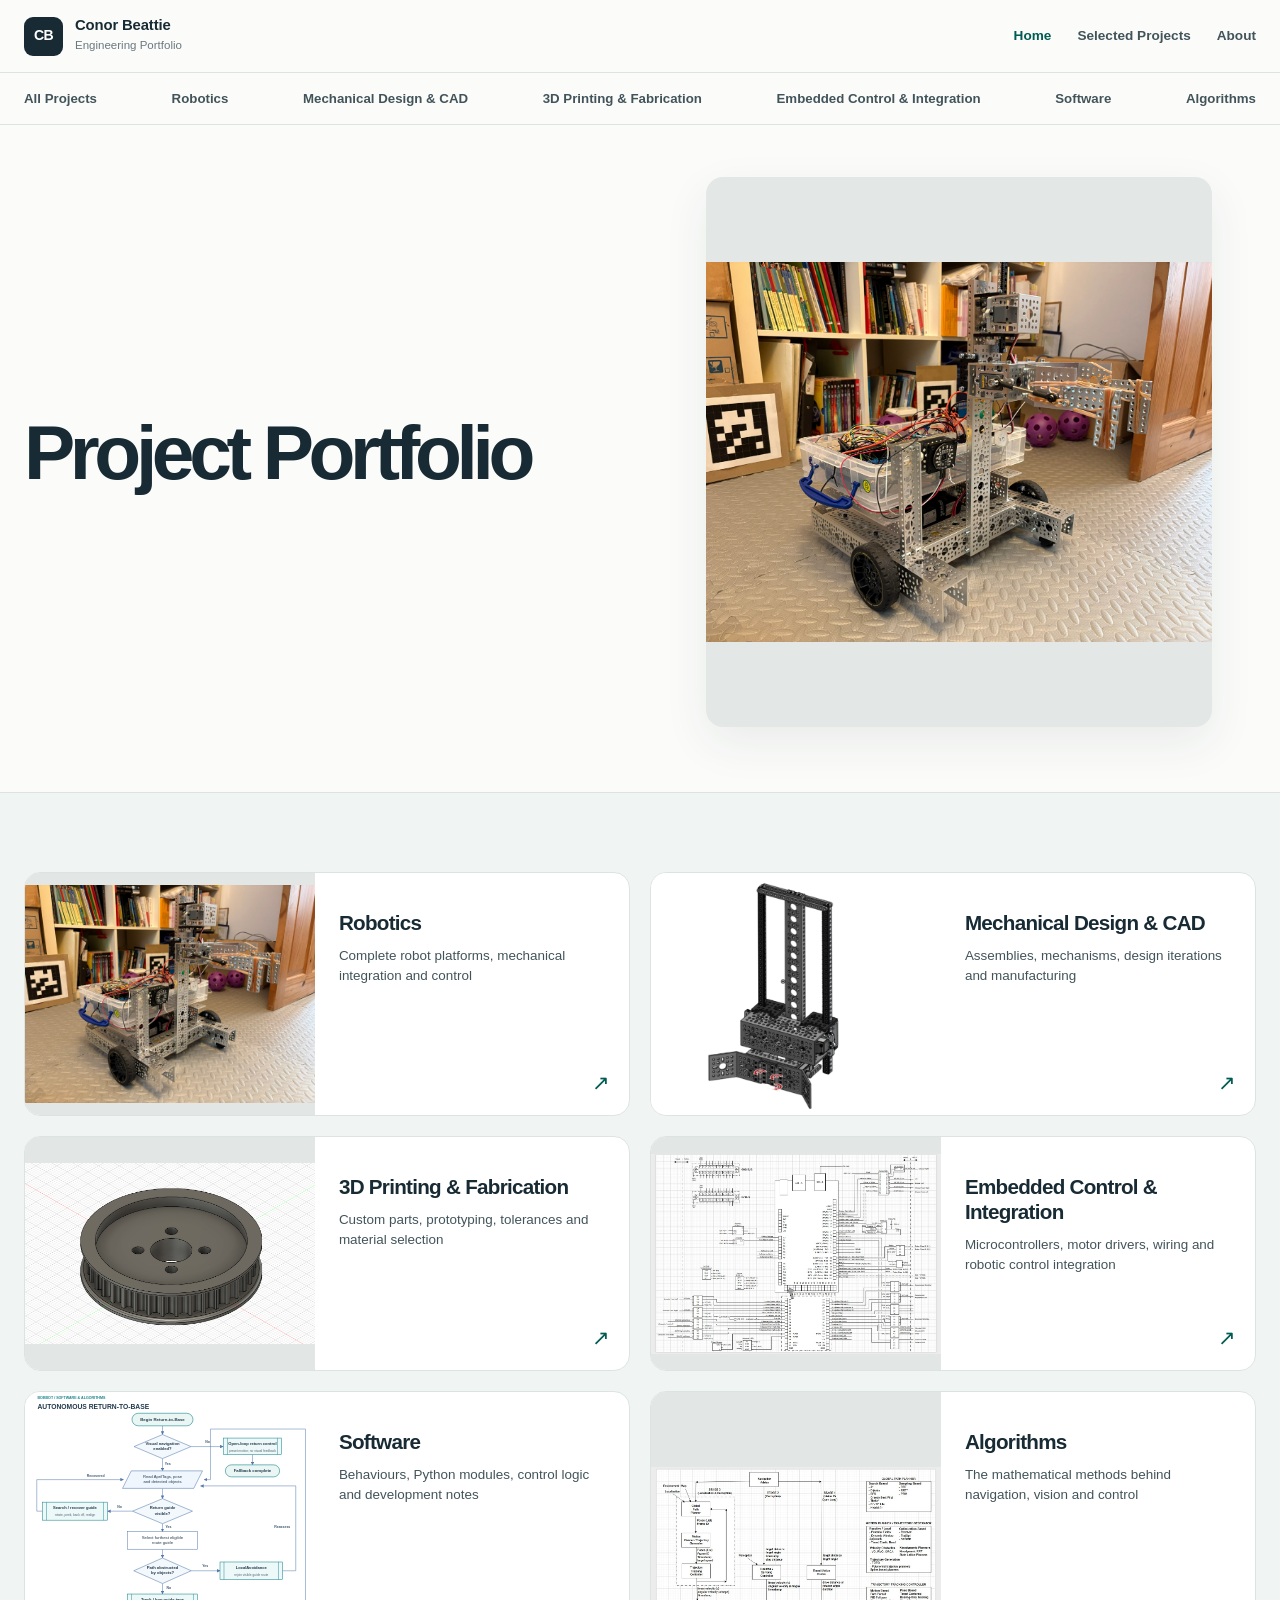
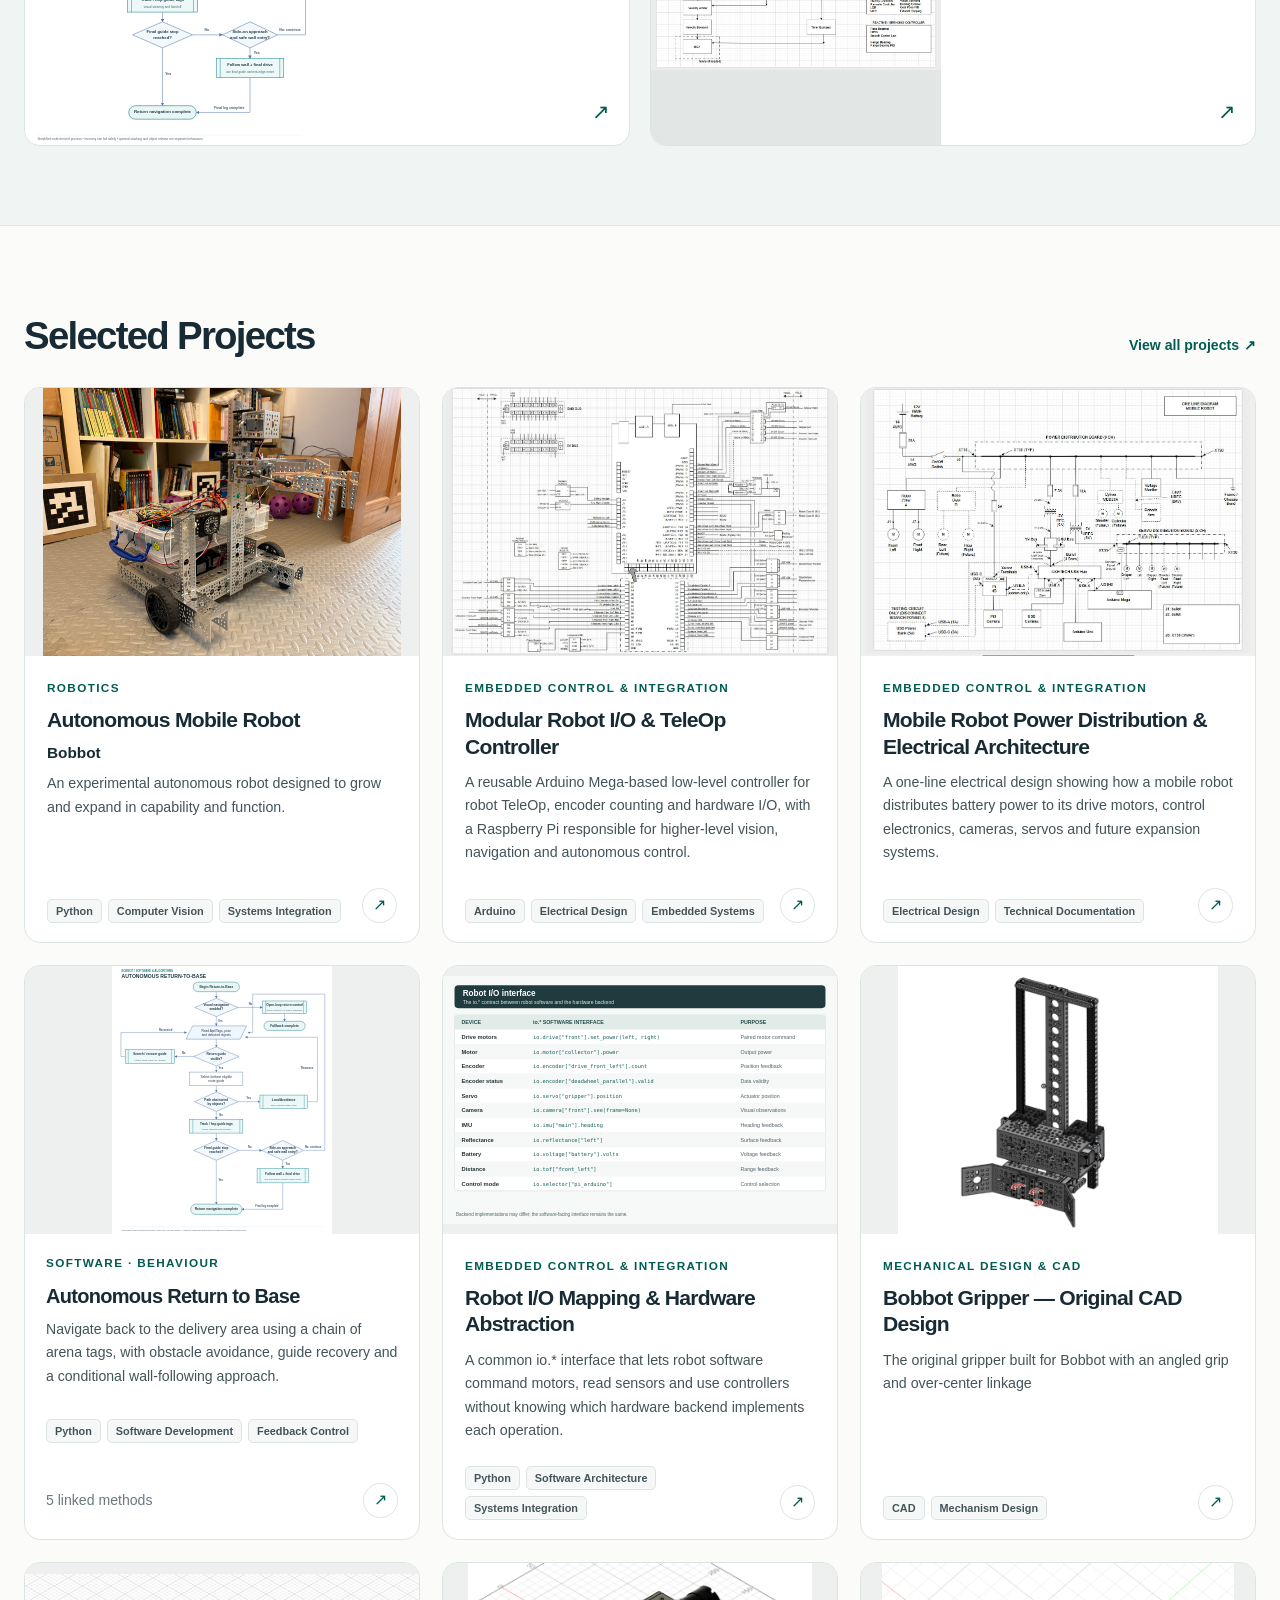
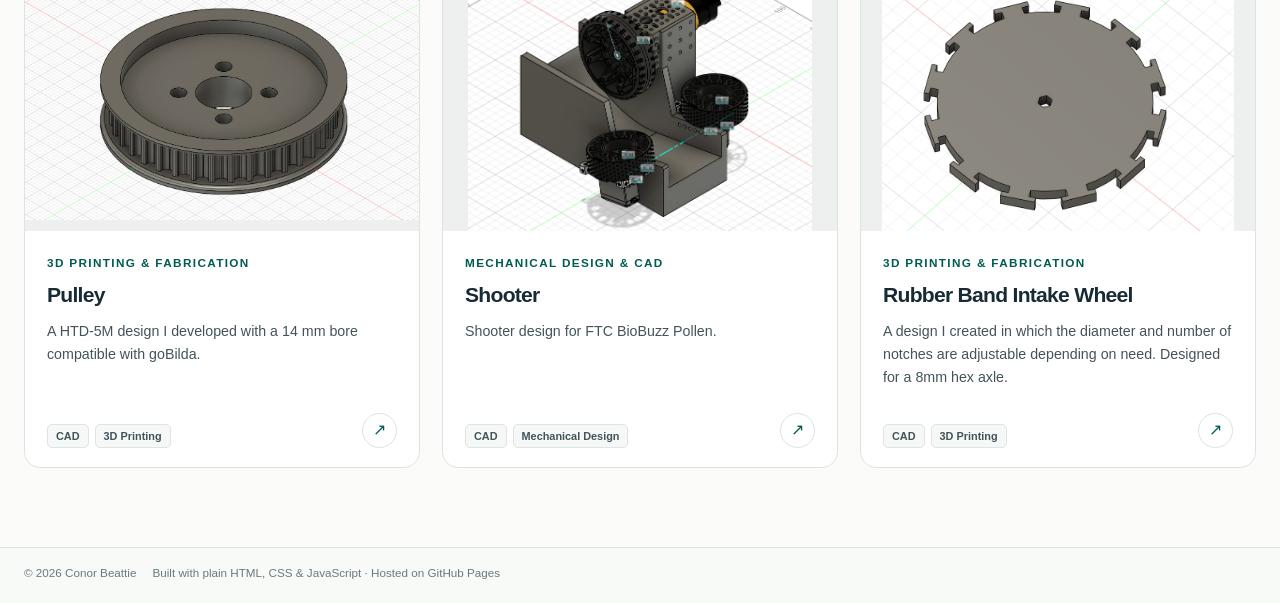
==== index.html @ 4142a828 "Add files via upload" ====
<!DOCTYPE html>

<html lang="en"><head><meta charset="utf-8"/><meta content="width=device-width, initial-scale=1" name="viewport"/>
<meta content="Engineering portfolio: robotics, autonomous systems, CAD, fabrication and software." name="description"/><meta content="#fbfcfa" name="theme-color"/>
<title>Home · Engineering Portfolio</title>
<link href="assets/css/style.css?v=20261102-wider-reports-v1" rel="stylesheet"/>
<script defer="" src="assets/js/site-data.js?v=20261102-journal-report-v1"></script>
<script defer="" src="assets/js/site.js?v=20261102-journal-report-v1"></script>
</head><body data-page="home"><a class="skip-link" href="#main" onblur="this.style.left='-9999px'" onfocus="this.style.left='8px'" style="position:absolute;left:-9999px;top:auto">Skip to content</a>
<header class="site-header">
<div class="container site-header__top">
<a aria-label="Portfolio home" class="brand" href="index.html"><span class="brand-mark" data-owner-initials="">YN</span><span class="brand-text"><strong data-owner-name="">YOUR NAME</strong><span data-portfolio-title="">Engineering Portfolio</span></span></a>
<nav aria-label="General navigation" class="site-nav-utility">
<a data-nav="home" href="index.html">Home</a>
<a data-nav="selected" href="index.html#featured">Selected Projects</a>
<a data-nav="about" href="about.html">About</a>
</nav>
<button aria-controls="main-nav" aria-expanded="false" class="nav-toggle" id="nav-toggle" type="button">Menu <span aria-hidden="true">☰</span></button>
</div>
<div class="site-nav-wrap" id="main-nav">
<nav aria-label="Engineering sections" class="container site-nav">
<a data-category-nav="all" href="projects.html">All Projects</a>
<a data-category-nav="robotics" href="projects.html?category=robotics">Robotics</a>
<a data-category-nav="cad" href="projects.html?category=cad">Mechanical Design &amp; CAD</a>
<a data-category-nav="fabrication" href="projects.html?category=fabrication">3D Printing &amp; Fabrication</a>
<a data-category-nav="electronics" href="projects.html?category=electronics">Embedded Control &amp; Integration</a>
<a data-category-nav="software" href="software.html">Software</a>
<a data-category-nav="algorithms" href="algorithms.html">Algorithms</a>
</nav>
<nav aria-label="General navigation on mobile" class="container site-nav-mobile-utility">
<a data-nav="home" href="index.html">Home</a>
<a data-nav="selected" href="index.html#featured">Selected Projects</a>
<a data-nav="about" href="about.html">About</a>
</nav>
</div>
</header><main data-page-title="Home" id="main">
<section class="hero"><div class="container hero-grid"><div class="hero-copy"><h1 id="hero-headline">Project Portfolio</h1></div><div class="hero-media"><div class="hero-media__photo"><img alt="Illustrative autonomous robotics project" id="home-hero-image" src="assets/images/IMG_2627 Bobbot.jpg"/></div></div></div></section>
<section class="section section--wash" id="disciplines"><div class="container"><div class="category-grid" id="category-grid"></div></div></section>
<section class="section" id="featured"><div class="container"><div class="section-heading"><div><h2>Selected Projects</h2></div><a class="text-link" href="projects.html">View all projects <span aria-hidden="true">↗</span></a></div><div class="project-grid" id="featured-projects"></div></div></section>
</main><footer class="site-footer"><div class="container"><div class="footer-bottom"><span>© <span data-year="">2026</span> <span data-owner-name="">YOUR NAME</span></span><span>Built with plain HTML, CSS &amp; JavaScript · Hosted on GitHub Pages</span><div class="footer-social" id="footer-social"></div></div></div></footer></body></html>
---- assets/css/style.css ----
/* ENGINEERING PORTFOLIO — STYLES
   Edit assets/js/site-data.js for normal content changes.
   No build tools, external fonts, analytics or tracking dependencies.
*/
:root {
  color-scheme: light;
  --ink: #182b34;
  --ink-soft: #42545a;
  --muted: #697980;
  --line: #dce4e3;
  --paper: #fbfcfa;
  --white: #ffffff;
  --wash: #f0f5f3;
  --accent: #00786b;
  --accent-light: #dbede7;
  --accent-deep: #005c52;
  --shadow: 0 16px 45px rgba(24,43,52,.08);
  --radius: 16px;
  --max: 1320px;
}
* { box-sizing: border-box; }
html { scroll-behavior: smooth; }
body { margin: 0; background: var(--paper); color: var(--ink); font-family: -apple-system, BlinkMacSystemFont, "Segoe UI", Inter, Roboto, Helvetica, Arial, sans-serif; font-size: 16px; line-height: 1.65; }
img { max-width: 100%; display: block; }
a { color: inherit; text-decoration: none; }
button, input { font: inherit; }
button { cursor: pointer; }
:focus-visible { outline: 3px solid var(--accent); outline-offset: 4px; }
::selection { background: #c5e7dc; color: var(--ink); }
[hidden] { display: none !important; }
.container { width: min(calc(100% - 48px), var(--max)); margin-inline: auto; }
.muted-small { font-size: .88rem; color: var(--muted); }
.eyebrow { font-size: .735rem; font-weight: 750; letter-spacing: .115em; text-transform: uppercase; color: var(--accent-deep); line-height: 1.4; }
.section-heading { display: flex; align-items: end; justify-content: space-between; gap: 20px; margin-bottom: 29px; }
.section-heading h2 { font-size: clamp(1.85rem,3vw,2.65rem); line-height: 1.18; letter-spacing: -.045em; margin: 8px 0 0; font-weight: 740; }
.section-heading__intro { color: var(--ink-soft); max-width: 460px; margin: 0; font-size: .96rem; }
.section { padding: 79px 0; }
.section--wash { background: var(--wash); border-block: 1px solid var(--line); }
.section--tight { padding: 66px 0; }
.template-banner { background: #f9edce; border-bottom: 1px solid #e5d49c; color: #604d1f; font-size: .82rem; line-height: 1.45; padding: 9px 0; }
.template-banner strong { font-weight: 750; }
.template-banner code { font-family: ui-monospace, SFMono-Regular, Consolas, monospace; }
.site-header { height: 80px; position: sticky; top: 0; z-index: 30; background: rgba(251, 252, 250, .95); border-bottom: 1px solid var(--line); backdrop-filter: blur(15px); }
.site-header__inner { display:flex; justify-content: space-between; align-items:center; height: 100%; gap: 26px; }
.brand { display: flex; align-items: center; gap: 12px; min-width: 0; }
.brand-mark { background: var(--ink); color: white; width: 39px; height: 39px; border-radius: 9px; display: grid; place-items: center; font-size: .88rem; font-weight: 800; letter-spacing: -.05em; flex: none; }
.brand-text { min-width: 0; }
.brand-text strong { display: block; font-size: .93rem; letter-spacing: -.01em; line-height:1.2; }
.brand-text span { color: var(--muted); display: block; font-size: .72rem; margin-top: 2px; }
.site-nav { display: flex; align-items: center; gap: 28px; }
.site-nav a { font-size: .87rem; color: var(--ink-soft); font-weight: 600; position: relative; padding: 8px 0; }
.site-nav a:hover, .site-nav a[aria-current="page"] { color: var(--accent-deep); }
.site-nav a[aria-current="page"]::after { content: ""; position: absolute; left: 0; right: 0; bottom: 0; height: 2px; background: var(--accent); }
.nav-toggle { display: none; background: none; border: 1px solid var(--line); border-radius: 9px; padding: 8px 11px; font-size: 1rem; font-weight: 650; }
.hero { padding: 90px 0 81px; overflow: hidden; }
.hero-grid { display: grid; grid-template-columns: 1.05fr .95fr; gap: 74px; align-items: center; }
.hero h1 { font-size: clamp(3.3rem, 6vw, 5.75rem); letter-spacing: -.07em; line-height: 1.025; margin: 21px 0 27px; max-width: 730px; font-weight: 780; }
.hero-lede { font-size: 1.14rem; line-height: 1.78; color: var(--ink-soft); max-width: 525px; margin: 0 0 30px; }
.hero-actions { display: flex; align-items: center; flex-wrap: wrap; gap: 12px; }
.button { border-radius: 7px; padding: 12px 19px; font-size: .87rem; font-weight: 700; display:inline-flex; align-items: center; justify-content:center; gap: 17px; border: 1px solid transparent; transition: transform .18s ease, background .18s ease; }
.button:hover { transform: translateY(-2px); }
.button-primary { background: var(--ink); color: white; }
.button-primary:hover { background: var(--accent-deep); }
.button-outline { background: transparent; color: var(--ink); border-color: #adbebb; }
.button-outline:hover { border-color: var(--accent); background: #f5faf8; }
.button span { font-size: 1.05rem; line-height:1; }
.hero-media { position: relative; aspect-ratio: 4 / 4.35; max-height: 550px; border-radius: 18px; overflow: visible; }
.hero-media__photo { border-radius: 17px; height: 100%; overflow: hidden; box-shadow: var(--shadow); background: #e3e8e7; }
.hero-media__photo img { height: 100%; width:100%; object-fit: contain; }
.hero-annotation { position: absolute; left: -25px; bottom: 26px; background: var(--paper); border: 1px solid var(--line); border-radius: 10px; box-shadow: var(--shadow); padding: 13px 16px; max-width: 220px; }
.hero-annotation__top { display:flex; align-items:center; gap: 8px; color: var(--accent-deep); font-size:.68rem; text-transform: uppercase; letter-spacing:.08em; font-weight:750; }
.hero-annotation strong { display:block; font-size:.87rem; line-height:1.4; margin-top:5px; }
.dot { display:inline-block; width:7px; height:7px; background:#1d987e; border-radius:50%; }
.hero-topics { display:flex; gap: 11px 17px; flex-wrap:wrap; color:var(--muted); margin-top:34px; font-size:.79rem; font-weight:650; letter-spacing:.04em; }
.hero-topics span:not(:last-child)::after { content:"·"; color:#a3b1ad; margin-left:16px; }
.category-grid { display:grid; grid-template-columns: repeat(2,minmax(0,1fr)); gap:20px; }
.category-tile { display:grid; grid-template-columns: 48% 52%; background:white; border:1px solid var(--line); border-radius:var(--radius); overflow:hidden; min-height:235px; transition:transform .2s ease,box-shadow .2s ease; }
.category-tile:hover { transform:translateY(-4px); box-shadow:var(--shadow); }
.category-tile__image { background:#e2e7e5; overflow:hidden; }
.category-tile__image img { width:100%; height:100%; object-fit:contain; }
.category-tile:hover img { transform:none; }
.category-tile__info { padding:24px; position:relative; display:flex; flex-direction:column; align-items:flex-start; }
.category-tile h3 { font-size:1.29rem; line-height:1.2; letter-spacing:-.035em; margin:27px 0 10px; }
.category-tile p { font-size:.84rem; line-height:1.5; color:var(--ink-soft); margin:0 0 32px; }
.mini-index { color:var(--accent-deep); font-size:.65rem; font-weight:750; letter-spacing:.09em; }
.tile-arrow { position:absolute; bottom:15px; right:19px; color:var(--accent-deep); font-size:1.3rem; }
.project-grid { display:grid; grid-template-columns:repeat(3,minmax(0,1fr)); gap:22px; }
.project-card { display:flex; flex-direction:column; overflow:hidden; background:white; border:1px solid var(--line); border-radius:var(--radius); min-width:0; transition:box-shadow .2s ease,transform .2s ease; }
.project-card:hover { box-shadow:var(--shadow); transform:translateY(-4px); }
.project-card__image { display:block; aspect-ratio:1.47; overflow:hidden; background:#edf0ee; }
.project-card__image img { width:100%; height:100%; object-fit:contain; }
.project-card:hover .project-card__image img { transform:none; }
.project-card__body { display:flex; flex-direction:column; padding:24px 22px 19px; flex:1; }
.project-card h3 { font-size:1.32rem; letter-spacing:-.035em; line-height:1.24; margin:11px 0 11px; }
.project-card h3 a:hover { color:var(--accent-deep); }
.project-card p { font-size:.89rem; line-height:1.65; color:var(--ink-soft); margin:0 0 23px; }
.eyebrow-row { display:flex; gap:10px; align-items:center; flex-wrap:wrap; }
.sample-mark { font-size:.62rem; letter-spacing:.07em; border:1px solid #d8c98d; border-radius:4px; color:#7b671f; background:#faf3d9; padding:2px 5px; font-weight:750; }

/* Consistent optional five-field project information hierarchy.
   Empty subtitle/status/summary strings render no element and add no gap. */
.project-card__subtitle, .software-card .project-card__subtitle,
.algorithm-card .project-card__subtitle { font-size:.96rem; font-weight:650; line-height:1.4; color:var(--ink); margin:0 0 9px; }
.project-card__status, .software-card .project-card__status,
.algorithm-card .project-card__status { font-size:.75rem; font-weight:650; color:var(--muted); line-height:1.35; margin:0 0 12px; }
.project-card h3:has(+ .project-card__subtitle) { margin-bottom:8px; }
.software-card__body h3:has(+ .project-card__subtitle) { margin-bottom:8px; }
.algorithm-card__body h3:has(+ .project-card__subtitle) { margin-bottom:8px; }
.project-intro__subtitle { font-size:1.42rem; font-weight:650; letter-spacing:-.025em; color:var(--ink); line-height:1.4; margin:-5px 0 13px; }
.project-intro__status { font-size:.86rem; font-weight:650; color:var(--muted); margin:0 0 15px; }
.project-intro__subtitle + .project-intro__status { margin-top:0; }

.project-card__foot { display:flex; align-items:end; justify-content:space-between; gap:10px; margin-top:auto; }
.tags { display:flex; gap:6px; flex-wrap:wrap; }
.tag { border:1px solid #dce5e3; color:var(--ink-soft); background:#f5f8f7; border-radius:5px; padding:4px 8px; font-size:.68rem; font-weight:600; line-height:1.3; }
.round-arrow { flex:none; border:1px solid var(--line); width:35px; height:35px; border-radius:50%; display:grid; place-items:center; color:var(--accent-deep); }
.round-arrow:hover { background:var(--accent-light); }
.process-grid { display:grid; grid-template-columns:repeat(5,minmax(0,1fr)); gap:13px; margin-top:30px; }
.process-step { border-top:2px solid var(--accent); padding:16px 10px 8px 0; }
.process-step span { color:var(--muted); font-size:.77rem; font-weight:750; }
.process-step h3 { font-size:1.06rem; margin:13px 0 8px; letter-spacing:-.02em; }
.process-step p { font-size:.82rem; line-height:1.55; color:var(--ink-soft); margin:0; }
.about-strip { display:flex; align-items:center; justify-content:space-between; gap:35px; padding:50px 55px; background:var(--ink); color:white; border-radius:17px; }
.about-strip h2 { font-size:clamp(1.7rem,3vw,2.45rem); letter-spacing:-.045em; line-height:1.2; margin:8px 0 10px; }
.about-strip p { max-width:670px; color:#d2dddb; margin:0; font-size:.96rem; }
.about-strip .eyebrow { color:#87d8c8; }
.about-strip .button { color:white; border-color:#64837c; flex:none; }
.about-strip .button:hover { background:#2b4b4a; }
.site-footer { border-top:1px solid var(--line); background:#f7faf7; padding:42px 0 24px; }
.footer-main { display:flex; justify-content:space-between; align-items:start; gap:30px; }
.footer-main h3 { margin:0 0 6px; font-size:1.2rem; letter-spacing:-.025em; }
.footer-main p { color:var(--muted); margin:0; font-size:.86rem; }
.footer-social { display:flex; gap:20px; flex-wrap:wrap; }
.text-link { display:inline-flex; gap:5px; font-size:.88rem; font-weight:650; color:var(--accent-deep); border-bottom:1px solid transparent; }
.text-link:hover { border-bottom-color:var(--accent); }
.footer-bottom { margin-top:37px; border-top:1px solid var(--line); padding-top:18px; display:flex; gap:16px; flex-wrap:wrap; justify-content:space-between; color:var(--muted); font-size:.73rem; }
.page-top { padding:77px 0 45px; }
.page-top h1 { font-size:clamp(2.9rem,5vw,4.75rem); letter-spacing:-.068em; line-height:1.06; margin:11px 0 20px; }
.page-top__lede { max-width:650px; color:var(--ink-soft); font-size:1.05rem; margin:0; }
.filters { display:flex; align-items:center; justify-content:space-between; gap:16px; flex-wrap:wrap; margin:0 0 26px; }
.filter-bar { display:flex; flex-wrap:wrap; gap:7px; }
.filter-button { border:1px solid var(--line); background:white; border-radius:6px; font-size:.79rem; font-weight:650; color:var(--ink-soft); padding:9px 12px; }
.filter-button[aria-pressed="true"] { background:var(--ink); color:white; border-color:var(--ink); }
.search-wrap { display:flex; align-items:center; gap:9px; background:white; border:1px solid var(--line); border-radius:7px; padding:0 11px; }
.search-wrap input { min-height:39px; border:0; background:transparent; outline:0; color:var(--ink); width:195px; font-size:.82rem; }
.search-wrap:focus-within { border-color:var(--accent); outline:2px solid #cfe9e3; }
.project-count { font-size:.79rem; color:var(--muted); margin:0 0 17px; }
.empty-state { border:1px dashed var(--line); padding:55px; border-radius:var(--radius); grid-column:1/-1; }
.empty-state h3 { margin:0 0 5px; }
.empty-state p { margin:0; color:var(--muted); }
.breadcrumb { display:flex; gap:10px; align-items:center; font-size:.79rem; color:var(--muted); padding:32px 0 0; }
.breadcrumb a:hover { color:var(--accent-deep); }
.project-intro { max-width:860px; padding:55px 0 29px; }
.project-intro h1 { font-size:clamp(2.8rem,5.5vw,5rem); line-height:1.07; letter-spacing:-.065em; margin:12px 0 22px; }
.project-lede { font-size:1.14rem; color:var(--ink-soft); line-height:1.7; max-width:820px; margin:0 0 25px; }
.tags-large .tag { font-size:.76rem; padding:6px 10px; }
.project-hero-media { margin:0 0 68px; }
.project-hero-media img { display:block; width:auto; max-width:100%; height:auto; max-height:min(80vh, 850px); object-fit:contain; margin-inline:auto; border-radius:var(--radius); background:var(--wash); }
.project-hero-media figcaption { color:var(--muted); font-size:.75rem; margin-top:9px; }
.detail-layout { display:grid; grid-template-columns:170px minmax(0,1fr); gap:24px; align-items:start; }
.detail-aside { position:sticky; top:105px; }
.detail-aside nav { display:flex; flex-direction:column; align-items:stretch; margin:14px 0 28px; }
.detail-aside nav a { padding:8px 0; border-bottom:1px solid var(--line); font-size:.85rem; color:var(--ink-soft); }
.detail-aside nav a:hover { color:var(--accent-deep); }
.detail-callout { background:var(--wash); border-radius:10px; padding:18px; border:1px solid var(--line); }
.detail-callout strong { font-size:.78rem; text-transform:uppercase; letter-spacing:.055em; }
.detail-callout p { font-size:.81rem; color:var(--ink-soft); margin:7px 0 0; }
/* Full-width report column gives technical tables and figures the available space.
   Prose stays narrower for readability; tables retain responsive scrolling. */
.detail-main { min-width:0; width:100%; max-width:none; }
.detail-section > div > p,
.detail-section .standard-subsection > p { max-width:820px; }
.detail-section { display:grid; grid-template-columns:52px minmax(0,1fr); gap:16px; border-top:1px solid var(--line); padding:32px 0 35px; scroll-margin-top:110px; }
.detail-section__index { color:var(--accent); font-size:.82rem; font-weight:750; padding-top:7px; }
.detail-section h2 { margin:0 0 14px; font-size:1.55rem; letter-spacing:-.035em; }
.detail-section p { color:var(--ink-soft); margin:0 0 12px; font-size:.96rem; }
.resource-links { display:flex; flex-direction:column; gap:11px; align-items:flex-start; }
.next-action { margin:35px 0 75px; padding:32px 0 0; border-top:1px solid var(--line); display:flex; justify-content:space-between; align-items:center; gap:20px; }
.next-action h2 { font-size:1.7rem; letter-spacing:-.035em; margin:6px 0 0; }
.not-found { padding:120px 0; max-width:750px; }
.not-found h1 { font-size:3rem; letter-spacing:-.055em; line-height:1.12; }
.not-found p { color:var(--ink-soft); }
.about-grid { display:grid; grid-template-columns:1fr; gap:0; padding-bottom:80px; }
.about-copy { max-width:790px; }
.about-copy h2 { font-size:clamp(1.65rem, 2.6vw, 2.18rem); letter-spacing:-.04em; line-height:1.22; margin:0 0 24px; }
.about-copy p { color:var(--ink-soft); font-size:1rem; max-width:740px; }
.about-side { background:var(--wash); border:1px solid var(--line); border-radius:13px; padding:26px; }
.about-side h3 { margin:0 0 16px; font-size:1.09rem; }
.about-side ul { margin:0; padding:0; list-style:none; }
.about-side li { border-bottom:1px solid var(--line); padding:11px 0; color:var(--ink-soft); font-size:.9rem; }
.about-links { display:flex; gap:16px; flex-wrap:wrap; margin:16px 0 0; }
@media (max-width:1050px) {
 .hero-grid { gap:38px; }
 .category-tile { grid-template-columns:43% 57%; }
 .category-tile__info { padding:19px; }
 .category-tile h3 { font-size:1.14rem; }
 .detail-layout { gap:45px; grid-template-columns:180px minmax(0,1fr); }
}
@media (max-width:800px) {
 .site-header { height:70px; }
 .nav-toggle { display:block; }
 .site-nav { display:none; position:absolute; top:70px; left:0; right:0; background:var(--paper); padding:16px 24px 24px; box-shadow:0 20px 35px rgba(24,43,52,.09); border-bottom:1px solid var(--line); flex-direction:column; align-items:start; gap:9px; }
 .site-nav.is-open { display:flex; }
 .site-nav a { width:100%; font-size:1rem; padding:11px 0; }
 .hero { padding:55px 0 62px; }
 .hero-grid { grid-template-columns:1fr; }
 .hero h1 { max-width:720px; }
 .hero-media { height:390px; max-height:none; aspect-ratio:unset; margin:0 0 0 13px; }
 .hero-annotation { left:-13px; }
 .hero-media__photo img { object-position:center 44%; }
 .category-grid { grid-template-columns:1fr 1fr; }
 .category-tile { display:block; }
 .category-tile__image { aspect-ratio: 1.6; }
 .category-tile__info { min-height:202px; }
 .category-tile h3 { margin-top:20px; }
 .project-grid { grid-template-columns:repeat(2,minmax(0,1fr)); }
 .section { padding:60px 0; }
 .process-grid { grid-template-columns: repeat(3,minmax(0,1fr)); }
 .about-strip { padding:34px; }
 .detail-layout { grid-template-columns:1fr; gap:0; }
 .detail-aside { position:static; }
 .detail-aside nav { display:none; }
 .detail-callout { margin:11px 0 38px; }
 .about-grid { grid-template-columns:1fr; gap:30px; }
}
@media (max-width:560px) {
 .container { width:min(calc(100% - 32px), var(--max)); }
 .hero h1 { font-size:clamp(3rem,12vw,4.15rem); }
 .hero-lede { font-size:1rem; }
 .hero-media { height:340px; }
 .hero-topics { margin-top:23px; }
 .section-heading { align-items:start; flex-direction:column; gap:12px; }
 .category-grid, .project-grid { grid-template-columns:1fr; }
 .category-tile { display:grid; grid-template-columns:42% 58%; min-height:200px; }
 .category-tile__image { height:100%; aspect-ratio:unset; }
 .category-tile__info { min-height:210px; padding:16px; }
 .category-tile h3 { font-size:1.13rem; margin:14px 0 8px; }
 .category-tile p { font-size:.8rem; }
 .project-card__image { aspect-ratio:1.7; }
 .process-grid { grid-template-columns:repeat(2,minmax(0,1fr)); }
 .about-strip { display:block; }
 .about-strip .button { margin-top:25px; }
 .footer-main { display:block; }
 .footer-social { margin-top:23px; }
 .page-top { padding:55px 0 37px; }
 .filters { align-items:stretch; }
 .search-wrap { width:100%; }
 .search-wrap input { width:100%; }
 .project-intro { padding:42px 0 27px; }
 .project-hero-media { margin-bottom:42px; }
 .project-hero-media img { min-height:0; }
 .detail-section { grid-template-columns:32px minmax(0,1fr); gap:8px; }
 .detail-section h2 { font-size:1.4rem; }
 .next-action { flex-direction:column; align-items:flex-start; }
}
@media (prefers-reduced-motion: reduce) {
 *, *::before, *::after { scroll-behavior:auto !important; transition:none !important; animation:none !important; }
}

/* SOFTWARE & ALGORITHMS — reusable evidence and demonstration layouts */
.algorithm-grid { display: grid; grid-template-columns: repeat(2,minmax(0,1fr)); gap: 20px; }
.algorithm-card { background: var(--white); border: 1px solid var(--line); border-radius: var(--radius); overflow: hidden; display: flex; flex-direction: column; min-width: 0; }
.algorithm-card__top { display:flex; justify-content:space-between; align-items:center; padding: 20px 23px; min-height: 91px; gap:10px; background: var(--wash); border-bottom: 1px solid var(--line); }
.algorithm-short { color: var(--accent-deep); font-size: 1.2rem; font-weight: 780; letter-spacing: -.04em; }
.algorithm-card__body { padding: 22px 23px; flex:1; display:flex; flex-direction:column; }
.algorithm-card h3 { font-size: 1.28rem; line-height:1.27; letter-spacing:-.035em; margin: 0 0 11px; }
.algorithm-card h3 a:hover { color:var(--accent-deep); }
.algorithm-card p { color: var(--ink-soft); font-size: .89rem; margin: 0 0 25px; }
.algorithm-card__bottom { margin-top: auto; display:flex; justify-content:space-between; align-items:center; gap:12px; }
.algorithm-card__bottom>span { font-size:.8rem; color:var(--muted); }
.algorithm-detail-stack { max-width:1000px; margin-bottom:36px; }
.algorithm-detail-stack>section { border-top:1px solid var(--line); padding:31px 0 37px; scroll-margin-top: 110px; }
.algorithm-detail-stack h2 { font-size:1.57rem; line-height:1.25; letter-spacing:-.04em; margin:0 0 12px; }
.algorithm-detail-stack p { color:var(--ink-soft); margin:0 0 14px; max-width:820px; }
.pending-content { padding:23px 26px; border:1px dashed #b6c6c0; background:var(--wash); border-radius:11px; }
.pending-content p { font-size:.85rem; margin:5px 0 0; }
.pending-content code { font-family:ui-monospace,Consolas,monospace; }
.demo-grid { display:grid; grid-template-columns:repeat(2,minmax(0,1fr)); gap:20px; width:100%; margin-top:19px; }
.demo-card { min-width:0; border:1px solid var(--line); border-radius:var(--radius); overflow:hidden; background:var(--white); padding-bottom:17px; }
.demo-card__head { padding:17px 19px 13px; }
.demo-card h3 { font-size:1.06rem; letter-spacing:-.02em; margin:5px 0 0; }
.demo-player { display:block; width:100%; aspect-ratio:16/9; height:auto; max-height:360px; background:#16262a; object-fit:contain; }
.demo-card>p { font-size:.83rem; color:var(--ink-soft); margin:13px 19px 0; }
.demo-card>p.demo-results { color:var(--ink); }
.demo-card__links { display:flex; flex-wrap:wrap; gap:12px; margin:14px 19px 0; }
.demo-card__links a { font-size:.78rem; }
.detail-main .demo-grid { grid-template-columns:1fr; }
.detail-main .demo-card { max-width:560px; }
@media (max-width:800px) {
  .algorithm-grid { grid-template-columns:1fr 1fr; }
}
@media (max-width:560px) {
   .algorithm-grid,.demo-grid { grid-template-columns:1fr; }
}

/* NAVIGATION — All Projects + six disciplines; utility: Home / About */
.site-header { height: auto; }
.site-header__top { height: 72px; display: flex; justify-content: space-between; align-items: center; gap: 22px; }
.site-nav-utility { display: flex; align-items: center; gap: 26px; }
.site-nav-utility a, .site-nav-mobile-utility a { color: var(--ink-soft); font-size: .85rem; font-weight: 650; padding: 8px 0; }
.site-nav-utility a:hover, .site-nav-mobile-utility a:hover { color: var(--accent-deep); }
.site-nav-utility a[aria-current="page"] { color: var(--accent-deep); }
.site-nav-wrap { border-top: 1px solid var(--line); }
.site-nav { display: flex; justify-content: space-between; align-items: center; gap: 18px; height: 51px; white-space: nowrap; }
.site-nav a { display: inline-flex; align-items: center; flex: none; font-size: .83rem; padding: 15px 0; }
.site-nav a[aria-current="page"]::after { bottom: 7px; }
.site-nav-mobile-utility { display: none; }
.nav-toggle { display: none; }
@media(max-width: 1080px) {
  .site-header__top { height: 70px; }
  .site-nav-utility { display: none; }
  .nav-toggle { display: inline-flex; }
  .site-nav-wrap { display: none; position: absolute; top: 70px; left: 0; right: 0; background: var(--paper); max-height: calc(100vh - 70px); overflow-y: auto; box-shadow: 0 18px 28px rgba(24,43,52,.09); }
  .site-nav-wrap.is-open { display: block; }
  .site-nav { display: flex; position: static; flex-direction: column; gap: 0; align-items: stretch; height: auto; box-shadow: none; border-bottom: none; background: none; padding-top: 12px; padding-bottom: 6px; white-space: normal; }
  .site-nav a { width: 100%; padding: 10px 0; font-size: .96rem; }
  .site-nav a[aria-current="page"]::after { bottom: 3px; right: auto; width: 40px; }
  .site-nav-mobile-utility { display:flex; flex-wrap:wrap; gap: 24px; padding-top: 13px; padding-bottom: 20px; border-top: 1px solid var(--line); }
}

/* SOFTWARE + ALGORITHM LIBRARIES */
.category-grid { grid-template-columns:repeat(3,minmax(0,1fr)); }
.category-tile { min-width:0; }
.category-tile__info h3 { overflow-wrap:anywhere; }
.software-grid { display:grid; gap:28px; }
.software-feature { display:grid; grid-template-columns:minmax(0,1.45fr) minmax(270px,.85fr); gap:26px; align-items:stretch; margin-bottom:12px; }
.software-feature .software-card { border-color:#b4d0c6; }
.software-feature__copy { border-radius:var(--radius); padding:clamp(24px,3.7vw,43px); background:var(--wash); display:flex; flex-direction:column; justify-content:center; }
.software-feature__copy h2 { font-size:clamp(1.5rem,2.5vw,2.25rem); line-height:1.2; letter-spacing:-.045em; margin:10px 0 12px; }
.software-feature__copy p { color:var(--ink-soft); margin:0 0 20px; }
.software-card-grid { display:grid; grid-template-columns:repeat(3,minmax(0,1fr)); gap:20px; }
.software-card { min-width:0; display:flex; flex-direction:column; overflow:hidden; border:1px solid var(--line); background:var(--white); border-radius:var(--radius); }
.software-card__body { display:flex; flex-direction:column; flex:1; padding:21px; }
.software-card__body h3 { font-size:1.25rem; letter-spacing:-.035em; line-height:1.25; margin:13px 0 9px; }
.software-card__body h3 a:hover { color:var(--accent-deep); }
.software-card__body p { color:var(--ink-soft); font-size:.88rem; margin:0 0 23px; }
.software-card__bottom { margin-top:auto; display:flex; justify-content:space-between; align-items:center; }
.maturity-note { color:var(--muted); font-size:.7rem; text-align:right; }
.algorithm-group { margin-bottom:45px; scroll-margin-top:150px; }
.algorithm-group__head { border-bottom:1px solid var(--line); display:flex; justify-content:space-between; align-items:baseline; padding-bottom:11px; margin-bottom:17px; gap:12px; }
.algorithm-group__head h2 { margin:0; font-size:1.55rem; letter-spacing:-.035em; }
.algorithm-group__head span { color:var(--muted); font-size:.85rem; }
.flowchart-figure { margin:0 0 42px; border:1px solid var(--line); border-radius:var(--radius); background:white; padding:clamp(12px,3vw,29px); box-shadow:var(--shadow); }
.flowchart-figure img { display:block; width:100%; height:auto; max-height:1250px; object-fit:contain; }
.flowchart-figure a { display:block; }
.flowchart-figure figcaption { border-top:1px solid var(--line); padding-top:12px; margin-top:15px; color:var(--muted); font-size:.83rem; }
.method-chip-row { display:flex; flex-wrap:wrap; gap:9px; margin:16px 0; }
.method-chip { border:1px solid #b3cdc6; background:var(--wash); border-radius:7px; display:inline-flex; gap:8px; align-items:center; padding:8px 12px; font-size:.84rem; font-weight:650; }
.method-chip:hover { border-color:var(--accent); background:var(--accent-light); }
.related-list { display:grid; grid-template-columns:repeat(2,minmax(0,1fr)); gap:10px; margin-top:18px; }
.related-item { min-width:0; padding:15px 18px; background:var(--wash); border:1px solid var(--line); border-radius:9px; display:flex; flex-direction:column; gap:5px; }
.related-item:hover { border-color:var(--accent); }
.related-item strong { font-size:.94rem; }
.related-item span { color:var(--ink-soft); font-size:.79rem; }
.code-file-list { list-style:none; padding:0; margin:14px 0 22px; }
.code-file-list li { padding:7px 0; border-bottom:1px solid var(--line); overflow-wrap:anywhere; }
.code-file-list code { font: .84rem/1.5 ui-monospace, Consolas, monospace; color:var(--ink-soft); }
@media(max-width:1100px) { .site-nav {gap:10px;} .site-nav a {font-size:.82rem;} .category-grid{grid-template-columns:repeat(2,minmax(0,1fr));} .software-card-grid{grid-template-columns:repeat(2,minmax(0,1fr));} }
@media(max-width:800px) { .software-feature{grid-template-columns:1fr;} .software-feature__copy{padding:24px;} }
@media(max-width:560px) { .category-grid,.software-card-grid,.related-list{grid-template-columns:1fr;} .flowchart-figure{padding:9px;} }

/* Keep the original wide horizontal discipline tiles: legible labels on desktop. */
@media(min-width:561px) { .category-grid{grid-template-columns:repeat(2,minmax(0,1fr));} }

/* The main navigation now handles discipline selection; the gallery only needs search. */
.filters--search-only { justify-content: flex-end; }

/* ==============================================================
   Dedicated 3D-print detail view: CAD -> real photos -> print data.
   Applies only to projects in the fabrication category.
   ============================================================== */
.print-detail-page { padding-bottom: 10px; }
.print-intro { padding-bottom: 28px; }
.print-intro h1 { max-width: 880px; }
.print-cad-figure { position:relative; margin:0 0 26px; padding:28px; display:flex; align-items:center; justify-content:center;
  min-height:280px; max-height:510px; border-radius:17px; background:linear-gradient(145deg,#f1f3f2,#e9edeb); border:1px solid var(--line); overflow:hidden; }
.print-cad-figure img { height:auto; max-width:100%; max-height:450px; width:auto; object-fit:contain; border-radius:7px; }
.print-media-label { position:absolute; top:18px; left:19px; z-index:1; background:rgba(255,255,255,.92); border:1px solid #d8e0dc; border-radius:5px; padding:5px 10px; color:var(--ink-soft); font-size:.71rem; font-weight:750; letter-spacing:.065em; }
.print-gallery-panel { margin:0 0 58px; }
.print-gallery-heading { display:flex; justify-content:space-between; align-items:end; gap:20px; margin:0 0 19px; }
.print-gallery-heading h2 { font-size:clamp(1.7rem,3vw,2.28rem); letter-spacing:-.044em; line-height:1.2; margin:5px 0; }
.print-gallery-heading p:not(.eyebrow) { font-size:.91rem; color:var(--ink-soft); margin:0; }
.print-photo-count { font-size:.79rem; color:var(--ink-soft); background:var(--wash); border:1px solid var(--line); border-radius:100px; padding:5px 12px; flex:none; }
.print-photo-grid { display:grid; grid-template-columns:minmax(0,1.55fr) minmax(0,1fr); grid-template-rows:repeat(3,minmax(0,1fr)); gap:12px; height:480px; }
.print-photo-tile { display:block; overflow:hidden; padding:0; border:1px solid var(--line); border-radius:12px; background:#edf1ef; position:relative; cursor:zoom-in; min-width:0; }
.print-photo-tile:first-child { grid-row:1 / -1; }
.print-photo-tile img { width:100%; height:100%; object-fit:contain; transition:transform .24s ease; }
.print-photo-tile:hover img { transform:none; }
.print-photo-zoom { position:absolute; right:11px; bottom:10px; display:grid; place-items:center; background:rgba(255,255,255,.93); color:var(--ink); width:33px; height:33px; border-radius:7px; font-size:1.2rem; }
.print-photo-grid[data-count="1"] { display:block; height:440px; }
.print-photo-grid[data-count="1"] .print-photo-tile { width:100%; height:100%; }
.print-photo-grid[data-count="2"] { grid-template-columns:repeat(2,minmax(0,1fr)); grid-template-rows:1fr; height:375px; }
.print-photo-grid[data-count="2"] .print-photo-tile:first-child { grid-row:auto; }
.print-photo-grid[data-count="3"] { grid-template-rows:repeat(2,minmax(0,1fr)); height:460px; }
.print-photo-empty { border:1.5px dashed #c8d5d0; border-radius:13px; padding:28px; min-height:150px; display:flex; align-items:center; gap:22px; background:#f6f9f7; color:var(--ink-soft); }
.print-photo-placeholder { font-size:2.35rem; color:#8aa29b; line-height:1; }
.print-photo-empty strong { color:var(--ink); font-size:1rem; }
.print-photo-empty p { margin:3px 0 0; font-size:.89rem; }
.print-photo-empty code, .print-settings-empty code { font-size:.83em; }
.print-content-layout { display:grid; grid-template-columns:minmax(0,1.7fr) minmax(265px,.83fr); gap:55px; align-items:start; }
.print-main-info { min-width:0; }
.print-about { border-top:1px solid var(--line); padding-top:25px; margin-bottom:34px; }
.print-about h2, .print-more-details h2 { font-size:1.65rem; margin:7px 0 17px; letter-spacing:-.035em; }
.print-about p { color:var(--ink-soft); margin:0 0 12px; font-size:.98rem; }
.print-more-details { margin-bottom:24px; }
.print-notes-intro { font-size:.89rem; color:var(--muted); margin-top:-8px; }
.print-accordion { border-bottom:1px solid var(--line); }
.print-accordion:first-of-type { border-top:1px solid var(--line); }
.print-accordion summary { display:flex; align-items:center; justify-content:space-between; gap:15px; cursor:pointer; padding:19px 3px; font-weight:670; color:var(--ink); list-style:none; }
.print-accordion summary::-webkit-details-marker { display:none; }
.print-accordion summary span { color:var(--accent-deep); font-size:1.35rem; font-weight:400; line-height:1; transition:transform .15s ease; }
.print-accordion[open] summary span { transform:rotate(45deg); }
.print-accordion-body { padding:3px 5px 18px; }
.print-note + .print-note { margin-top:17px; }
.print-note h4 { font-size:.82rem; text-transform:uppercase; letter-spacing:.04em; margin:0 0 4px; }
.print-note p { color:var(--ink-soft); font-size:.9rem; margin:0 0 8px; }
.print-spec-card { background:white; border:1px solid var(--line); border-radius:13px; padding:24px; margin-bottom:16px; }
.print-spec-card h3 { font-size:1.3rem; letter-spacing:-.034em; margin:6px 0 16px; }
.print-spec-card p { font-size:.89rem; color:var(--ink-soft); margin:0; }
.print-spec-list { margin:0; }
.print-spec-list > div { border-top:1px solid var(--line); display:flex; align-items:baseline; justify-content:space-between; gap:15px; padding:12px 0; font-size:.87rem; }
.print-spec-list dt { color:var(--muted); }
.print-spec-list dd { margin:0; text-align:right; color:var(--ink); font-weight:700; }
.print-settings-empty { line-height:1.7; }
.print-lightbox { border:0; border-radius:14px; padding:24px; background:#151d20; color:white; max-width:min(1100px,95vw); max-height:95vh; width:100%; box-shadow:0 25px 80px #0007; }
.print-lightbox::backdrop { background:rgba(8,19,23,.86); }
.print-lightbox-close { color:white; background:transparent; border:1px solid #ffffff6b; border-radius:50%; width:35px; height:35px; font-size:1.5rem; line-height:1; display:grid; place-items:center; margin:0 0 12px auto; }
.print-lightbox-stage { display:grid; grid-template-columns:43px minmax(0,1fr) 43px; align-items:center; gap:8px; }
.print-lightbox-stage img { max-height:68vh; width:100%; object-fit:contain; }
.print-lightbox-stage button { background:#ffffff18; color:white; border:1px solid #ffffff45; border-radius:100px; font-size:2rem; height:43px; }
.print-lightbox-stage button[hidden] { visibility:hidden; display:block; }
.print-lightbox-footer { display:flex; flex-wrap:wrap; justify-content:space-between; gap:15px; margin-top:16px; font-size:.81rem; color:#dee4e1; }
.print-lightbox-count { font-variant-numeric:tabular-nums; white-space:nowrap; }
@media (max-width:800px) {
 .print-cad-figure { max-height:450px; }
 .print-content-layout { grid-template-columns:1fr; gap:15px; }
 .print-side-info { display:grid; grid-template-columns:repeat(auto-fit,minmax(235px,1fr)); gap:14px; }
 .print-spec-card { margin:0; }
}
@media (max-width:560px) {
 .print-cad-figure { padding:15px; min-height:230px; }
 .print-cad-figure img { max-height:350px; }
 .print-photo-grid, .print-photo-grid[data-count="3"] { display:grid; grid-template-columns:repeat(3,minmax(0,1fr)); grid-template-rows:240px 85px; height:auto; gap:8px; }
 .print-photo-grid .print-photo-tile:first-child { grid-column:1 / -1; grid-row:1; }
 .print-photo-grid .print-photo-tile:not(:first-child) { grid-row:2; }
 .print-photo-grid[data-count="1"] { display:block; height:300px; }
 .print-photo-grid[data-count="2"] { display:grid; grid-template-columns:repeat(2,minmax(0,1fr)); grid-template-rows:230px; height:auto; }
 .print-photo-grid[data-count="2"] .print-photo-tile:first-child { grid-column:auto; grid-row:auto; }
 .print-gallery-heading { align-items:start; }
 .print-photo-empty { padding:20px; }
 .print-lightbox { padding:12px; width:98vw; }
 .print-lightbox-stage { grid-template-columns:30px minmax(0,1fr) 30px; gap:3px; }
 .print-lightbox-stage button { height:30px; font-size:1.5rem; }
 .print-lightbox-close { margin:0 0 8px auto; }
}

/* October 2026 journal simplification */
.hero { padding: 52px 0 65px; }
.hero h1 { margin: 0 0 22px; }
.hero-lede { margin-bottom: 0; }
.category-tile h3 { margin-top: 14px; }
.section--wash .section-heading h2 { margin-top:0; }
.site-footer { padding: 15px 0 21px; }
.footer-bottom { margin-top:0; border-top:0; padding-top:0; align-items:center; }
.footer-social { margin-left:auto; }
.page-top--category { position:absolute; width:1px; height:1px; padding:0; margin:0; overflow:hidden; clip-path:inset(50%); white-space:nowrap; }
.section--category-list { padding-top:42px !important; }
.detail-section--clean { display:block; }
@media (max-width:800px) { .hero { padding:38px 0 47px; } }
@media (max-width:560px) { .footer-social { margin-left:0; } }

/* Optional compact I/O table on a standard engineering project page. */
.io-map-scroll { width:100%; overflow-x:auto; margin:18px 0 14px; border:1px solid var(--line); border-radius:12px; }
.io-map-table { border-collapse:collapse; width:100%; font-size:.88rem; line-height:1.5; }
.io-map-table th { text-align:left; padding:12px 13px; font-weight:750; background:var(--surface, #f5f7f5); border-bottom:1px solid var(--line); }
.io-map-table td { padding:11px 13px; vertical-align:top; border-bottom:1px solid var(--line); color:var(--ink-soft); }
.io-map-table tr:last-child td { border-bottom:0; }
.io-map-table td:first-child { color:var(--ink); font-weight:650; }
.io-map-table code { color:var(--ink); font-size:.81rem; overflow-wrap:anywhere; white-space:normal; }
.detail-section p.io-map-note { font-size:.84rem; color:var(--ink-soft); margin:5px 0 0; }
@media (max-width:680px) { .io-map-table { min-width:585px; font-size:.82rem; } .io-map-table td,.io-map-table th { padding:9px 10px; } }

/* Precise I/O table illustration: fit the diagram without cropping. */
.project-hero-media--diagram img { object-fit:contain; max-height:none; background:#f7f9f8; border:1px solid var(--line); }
.project-hero-media--diagram a { display:block; cursor:zoom-in; }
.project-hero-media--diagram a:focus-visible { outline:3px solid var(--accent-deep); outline-offset:3px; }

/* Photograph policy: use containment, never crop original photo content. */
.project-hero-media { background:var(--wash); border-radius:var(--radius); padding:clamp(6px,1vw,14px); }
.project-hero-media figcaption { padding:0 6px 4px; }

/* ABOUT — MECHANICAL DESIGN FOCUS (2026-10-26) */
body[data-page="home"] .hero h1:last-child { margin-bottom: 0; }
.about-opening { padding-top: clamp(36px, 5vw, 64px) !important; }
.about-opening .about-grid { align-items: start; padding-bottom: 8px; }
.about-opening .about-copy p { margin: 0 0 18px; line-height: 1.82; }
.about-side h2 { font-size: 1.08rem; margin: 0 0 15px; }
.about-side li:last-child { border-bottom: none; }
/* ABOUT — personal history and interests, editable in site-data.js. */
.about-section-title { font-size: clamp(1.65rem, 2.6vw, 2.18rem); letter-spacing: -.04em; line-height: 1.22; margin: 0 0 24px; }
.about-story-section { padding: 50px 0 56px; border-top: 1px solid var(--line); }
.about-outside-section { padding: 52px 0 75px; background: var(--wash); border-top: 1px solid var(--line); }
.about-personal { max-width: var(--max); }
.about-personal__copy { max-width: 790px; }
.about-personal__copy p { color: var(--ink-soft); margin: 0 0 15px; font-size: 1rem; line-height: 1.82; }
@media (max-width: 560px) {
  .about-opening { padding-top: 30px !important; }
  .about-story-section { padding: 39px 0 45px; }
  .about-outside-section { padding: 40px 0 60px; }
}

/* Optional About photographs: compact, full-content thumbnails; no empty states or placeholder space. */
.about-photo-grid { display:grid; grid-template-columns:repeat(4,minmax(0,1fr)); gap:11px; max-width:790px; margin-top:15px; }
.about-photo-tile { min-width:0; margin:0; }
.about-photo-trigger { display:block; width:100%; height:106px; padding:0; border:1px solid var(--line); border-radius:9px; background:var(--wash); overflow:hidden; cursor:zoom-in; transition:border-color .16s ease, box-shadow .16s ease; }
.about-photo-trigger:hover, .about-photo-trigger:focus-visible { border-color:var(--accent); box-shadow:0 0 0 2px var(--line); }
.about-photo-trigger:focus-visible { outline:2px solid var(--accent); outline-offset:2px; }
.about-photo-trigger img { display:block; width:100%; height:100%; object-fit:contain; }
.about-photo-tile figcaption { margin-top:5px; overflow:hidden; white-space:nowrap; text-overflow:ellipsis; font-size:.73rem; color:var(--ink-soft); line-height:1.3; }
.about-photo-dialog { position:fixed; border:0; border-radius:13px; padding:14px; background:#11191c; color:#fff; width:min(1040px,96vw); max-width:96vw; max-height:95vh; box-shadow:0 25px 75px #0008; }
.about-photo-dialog::backdrop { background:rgba(7,15,17,.87); }
.about-photo-dialog__top { display:flex; justify-content:flex-end; margin-bottom:5px; }
.about-photo-dialog__top button { width:36px; height:36px; border:1px solid #ffffff69; border-radius:50%; color:white; background:transparent; font-size:1.5rem; line-height:1; cursor:pointer; }
.about-photo-dialog__stage { display:grid; grid-template-columns:36px minmax(0,1fr) 36px; align-items:center; gap:10px; }
.about-photo-dialog__stage > .about-photo-dialog__prev { grid-column:1; grid-row:1; }
.about-photo-dialog__stage > img { grid-column:2; grid-row:1; display:block; width:100%; min-width:0; height:auto; max-height:70vh; object-fit:contain; }
.about-photo-dialog__stage > .about-photo-dialog__next { grid-column:3; grid-row:1; }
.about-photo-dialog__stage button { height:36px; border:1px solid #ffffff55; background:#ffffff18; color:white; font-size:1.7rem; border-radius:100px; cursor:pointer; }
.about-photo-dialog__stage button[hidden] { visibility:hidden; display:block; }
.about-photo-dialog__footer { display:flex; justify-content:space-between; gap:14px; font-size:.8rem; color:#e0e7e3; margin-top:12px; }
.about-photo-dialog__count { white-space:nowrap; font-variant-numeric:tabular-nums; }
@media (max-width:560px) {
  .about-photo-grid { grid-template-columns:repeat(2,minmax(0,1fr)); gap:9px; margin-top:12px; }
  .about-photo-trigger { height:94px; }
  .about-photo-dialog { padding:9px; }
  .about-photo-dialog__stage { grid-template-columns:28px minmax(0,1fr) 28px; gap:3px; }
  .about-photo-dialog__stage button { height:28px; font-size:1.3rem; }
}

/* ABOUT — optional Influences & Inspiration list. Hidden entirely when no entries exist. */
.about-influences-section { padding:48px 0 70px; border-top:1px solid var(--line); }
.about-influences-section[hidden] { display:none; }
.about-influences-list { max-width:790px; }
.about-influence-item { display:grid; grid-template-columns:minmax(170px,.45fr) minmax(0,1fr); gap:25px; align-items:start; padding:18px 0; border-top:1px solid var(--line); }
.about-influence-item__heading h3 { margin:0 0 5px; font-size:1.03rem; line-height:1.45; }
.about-influence-item__heading a { color:var(--ink); text-decoration:none; }
.about-influence-item__heading a:hover, .about-influence-item__heading a:focus-visible { color:var(--accent-deep); text-decoration:underline; text-underline-offset:3px; }
.about-influence-item__focus { color:var(--muted); font-size:.78rem; margin:0; line-height:1.4; }
.about-influence-item__description { color:var(--ink-soft); font-size:1rem; line-height:1.82; margin:0; }
@media (max-width:560px) {
  .about-influences-section { padding:39px 0 56px; }
  .about-influence-item { grid-template-columns:1fr; gap:7px; padding:15px 0; }
}

/* DESIGN INVESTIGATIONS — optional sections on mechanical research projects. */
.investigation-question { margin:-34px 0 54px; padding:24px 28px; background:var(--wash); border:1px solid var(--line); border-radius:14px; max-width:100%; }
.investigation-question strong { display:block; color:var(--accent-deep); font-size:.76rem; letter-spacing:.07em; text-transform:uppercase; margin-bottom:8px; }
.investigation-question p { margin:0; color:var(--ink); font-size:1.18rem; line-height:1.55; }
.investigation-question span { display:block; color:var(--muted); font-size:.8rem; margin-top:12px; }
.investigation-table-wrap { width:100%; overflow-x:auto; margin:18px 0 12px; border:1px solid var(--line); border-radius:12px; }
.investigation-table { width:100%; border-collapse:collapse; font-size:.86rem; line-height:1.55; }
.investigation-table th { text-align:left; background:var(--wash); padding:12px; border-bottom:1px solid var(--line); }
.investigation-table td { text-align:left; vertical-align:top; padding:12px; color:var(--ink-soft); border-bottom:1px solid var(--line); }
.investigation-table tr:last-child td { border-bottom:0; }
.investigation-table td:first-child { font-weight:650; color:var(--ink); min-width:125px; }
.detail-section h3 { margin:26px 0 14px; font-size:1.1rem; }
.investigation-concepts { display:grid; grid-template-columns:1fr; gap:11px; }
.investigation-concept { border:1px solid var(--line); background:var(--white); padding:17px 20px 14px; border-radius:11px; }
.investigation-concept-head { display:flex; gap:12px; align-items:center; justify-content:space-between; margin-bottom:8px; }
.investigation-concept-head h4 { font-size:.97rem; margin:0; }
.investigation-concept-head span { font-size:.72rem; background:var(--wash); padding:4px 8px; border:1px solid var(--line); border-radius:8px; color:var(--ink-soft); white-space:nowrap; }
.detail-section .investigation-concept p { margin:0 0 8px; font-size:.88rem; }
.investigation-media-grid { display:grid; grid-template-columns:repeat(2,minmax(0,1fr)); gap:13px; }
.investigation-media { margin:0; border:1px solid var(--line); border-radius:12px; overflow:hidden; }
.investigation-media img { display:block; width:100%; height:220px; object-fit:contain; background:var(--wash); }
.investigation-media figcaption { color:var(--muted); font-size:.8rem; padding:10px 13px; }
@media (max-width:650px) {
 .investigation-question { margin:-18px 0 38px; padding:18px; }
 .investigation-question p { font-size:1rem; }
 .investigation-table { min-width:540px; }
 .investigation-media-grid { grid-template-columns:1fr; }
}
/* Keep wide requirement tables horizontally scrollable within narrow project pages. */
.detail-main, .detail-layout { min-width:0; }
.investigation-table-wrap { max-width:100%; }
@media (max-width:800px) { .detail-layout { grid-template-columns:minmax(0,1fr); } }

/* CONTACT-SURFACE RESEARCH — scoped to the independent gripper project. */
.surface-table-wrap { margin-top:18px; }
.surface-table { min-width:720px; }
.surface-benchmark-table { min-width:660px; }
.surface-materials-table { min-width:1120px; }
.surface-failure-table { min-width:1080px; }
.surface-materials-table td:nth-child(3) { font-weight:650; }
.surface-test-list { display:grid; gap:13px; margin:18px 0 28px; }
.surface-test-card { border:1px solid var(--line); border-radius:12px; padding:20px 22px; background:var(--white); min-width:0; }
.surface-test-card__head { display:flex; align-items:start; justify-content:space-between; gap:12px; }
.surface-test-card__head>div { display:flex; align-items:baseline; gap:10px; }
.surface-test-card h3 { font-size:1.03rem; margin:0 0 12px; }
.surface-test-number { font-size:.78rem; color:var(--muted); font-weight:750; }
.surface-test-priority { font-size:.74rem; font-weight:650; color:var(--accent-deep); border:1px solid var(--line); border-radius:8px; padding:5px 8px; white-space:nowrap; }
.detail-section .surface-test-card>p { font-size:.9rem; margin:0 0 12px; }
.surface-test-details { display:grid; grid-template-columns:repeat(2,minmax(0,1fr)); gap:13px 19px; margin:10px 0 14px; }
.surface-test-details div { min-width:0; }
.surface-test-details dt { font-size:.72rem; font-weight:750; color:var(--ink); margin-bottom:4px; text-transform:uppercase; letter-spacing:.03em; }
.surface-test-details dd { color:var(--ink-soft); font-size:.86rem; line-height:1.55; margin:0; }
.detail-section p.surface-test-note { margin:0 0 9px; font-size:.85rem; }
.surface-test-reference { font-size:.78rem; color:var(--muted); }
.surface-reference-list { list-style:none; padding:0; margin:17px 0 0; }
.surface-reference-list li { border-bottom:1px solid var(--line); padding:15px 0; }
.surface-reference-list li:last-child { border-bottom:0; }
.surface-reference-list a { color:var(--accent-deep); text-decoration:underline; text-underline-offset:3px; }
.detail-section .surface-reference-list p { margin:6px 0 0; font-size:.87rem; }
@media(max-width:600px) {
 .surface-test-card { padding:15px; }
 .surface-test-details { grid-template-columns:1fr; gap:10px; }
 .surface-test-card__head { align-items:start; }
 .surface-test-priority { white-space:normal; text-align:right; }
}

/* DEVELOPMENT PREVIEW — visible only when development.html or ?preview=drafts is active. */
.development-preview-bar { background:#eef2f0; border-bottom:1px solid var(--line); color:var(--ink); }
.development-preview-bar__inner { display:flex; align-items:center; justify-content:space-between; gap:16px; padding-top:10px; padding-bottom:10px; }
.development-preview-bar__inner > div:first-child { display:flex; align-items:center; gap:12px; flex-wrap:wrap; }
.development-preview-bar strong { font-size:.83rem; }
.development-preview-bar span { font-size:.8rem; color:var(--ink-soft); }
.development-preview-bar__links { display:flex; flex-wrap:wrap; gap:18px; }
.development-preview-bar__links a { color:var(--accent-deep); font-size:.8rem; font-weight:650; text-decoration:underline; text-underline-offset:3px; }
.preview-draft-tag { display:inline-block; font-size:.65rem; letter-spacing:.055em; border:1px solid var(--line); border-radius:5px; padding:3px 6px; color:var(--ink-soft); background:var(--wash); font-weight:750; }
@media(max-width:620px) { .development-preview-bar__inner { flex-direction:column; align-items:flex-start; gap:7px; } .development-preview-bar__links { gap:14px; } }

/* Shared project-report sections: secondary technical labels stay within the
   optional journal-style headings used in the On This Page navigation. */
.standard-subsection { margin: 24px 0 0; }
.standard-subsection:first-child { margin-top: 0; }
.standard-subsection h3 { margin: 0 0 10px; font-size: 1.07rem; letter-spacing: -.015em; }
.standard-subsection .investigation-table-wrap,
.standard-subsection .surface-test-list { margin-top: 12px; }
.detail-aside > .print-spec-card { margin-top: 25px; }

/* Optional concise engineering evidence. Hidden entirely when all four fields are blank. */
.engineering-summary { margin:0 0 50px; max-width:1080px; padding:25px 28px 13px; border:1px solid var(--line); border-radius:var(--radius); background:#fbfcfb; }
.engineering-summary__grid { display:grid; grid-template-columns:repeat(2,minmax(0,1fr)); column-gap:38px; row-gap:20px; }
.engineering-summary__item { min-width:0; }
.engineering-summary__item h2 { margin:0 0 8px; color:var(--ink); font-size:.83rem; letter-spacing:.015em; font-weight:750; }
.engineering-summary__item p { margin:0 0 14px; font-size:.9rem; line-height:1.62; color:var(--ink-soft); overflow-wrap:anywhere; }
.skill-tag { text-decoration:none; display:inline-flex; align-items:center; transition:background .15s,border-color .15s,color .15s; }
.skill-tag:hover, .skill-tag:focus-visible { color:var(--accent-deep); background:var(--accent-light); border-color:var(--accent); outline-offset:2px; }
.skill-filter-info { font-size:.87rem; color:var(--ink-soft); margin:0 0 14px; }
.skill-filter-info:empty { display:none; }
.skill-filter-info a { color:var(--accent-deep); text-decoration:underline; text-underline-offset:3px; margin-left:8px; }
.project-card__outcome,.software-card .project-card__outcome { font-size:.8rem; line-height:1.5; color:var(--ink-soft); margin:0 0 15px; display:-webkit-box; -webkit-box-orient:vertical; -webkit-line-clamp:3; overflow:hidden; }
.project-card__outcome strong { color:var(--ink); }
.software-card .tags { margin:8px 0 16px; }
.detail-layout--aside-only { display:block; }
.detail-layout--aside-only .detail-aside { position:static; max-width:320px; }
@media(max-width:650px) { .engineering-summary { padding:19px 19px 8px; margin-bottom:32px; } .engineering-summary__grid { grid-template-columns:1fr; row-gap:8px; } }

/* Project groups: only render the Future Projects group when entries exist. */
.project-results { display: flex; flex-direction: column; gap: 55px; }
.project-list-group { min-width: 0; }
.project-list-group__title { font-size: clamp(1.45rem, 2.3vw, 1.9rem); letter-spacing: -.04em; line-height:1.2; margin:0 0 22px; }
.project-card__target { font-size: .79rem !important; color: var(--muted); margin: -5px 0 13px !important; }
.project-intro__target { color: var(--muted); font-size: .88rem; margin: -7px 0 16px; }
#software-grid > .project-list-group + .project-list-group { margin-top: 56px; }

.category-description { max-width: 860px; color: var(--ink-soft); font-size: .97rem; line-height: 1.65; margin: 0 0 28px; }
.category-description[hidden] { display: none; }

/* Journal-style references: inline [n] citations link to full entries at the end. */
.inline-citation { color:var(--accent-deep); font-weight:650; text-decoration:underline; text-underline-offset:3px; white-space:nowrap; }
.inline-citation:hover,.inline-citation:focus-visible { color:var(--ink); }
.portfolio-references { margin:12px 0 0; padding-left:2.1rem; list-style-type:decimal; }
.portfolio-references li { padding:0 0 15px 4px; margin:0 0 13px; border-bottom:1px solid var(--line); line-height:1.6; scroll-margin-top:125px; overflow-wrap:anywhere; }
.portfolio-references li:last-child { border-bottom:0; }
.portfolio-references a { color:var(--accent-deep); text-decoration:underline; text-underline-offset:3px; }
.portfolio-references strong { font-weight:650; }
.detail-section .portfolio-references p { font-size:.88rem; margin:5px 0 0; }
.portfolio-references li:target { background:var(--wash); border-radius:4px; }
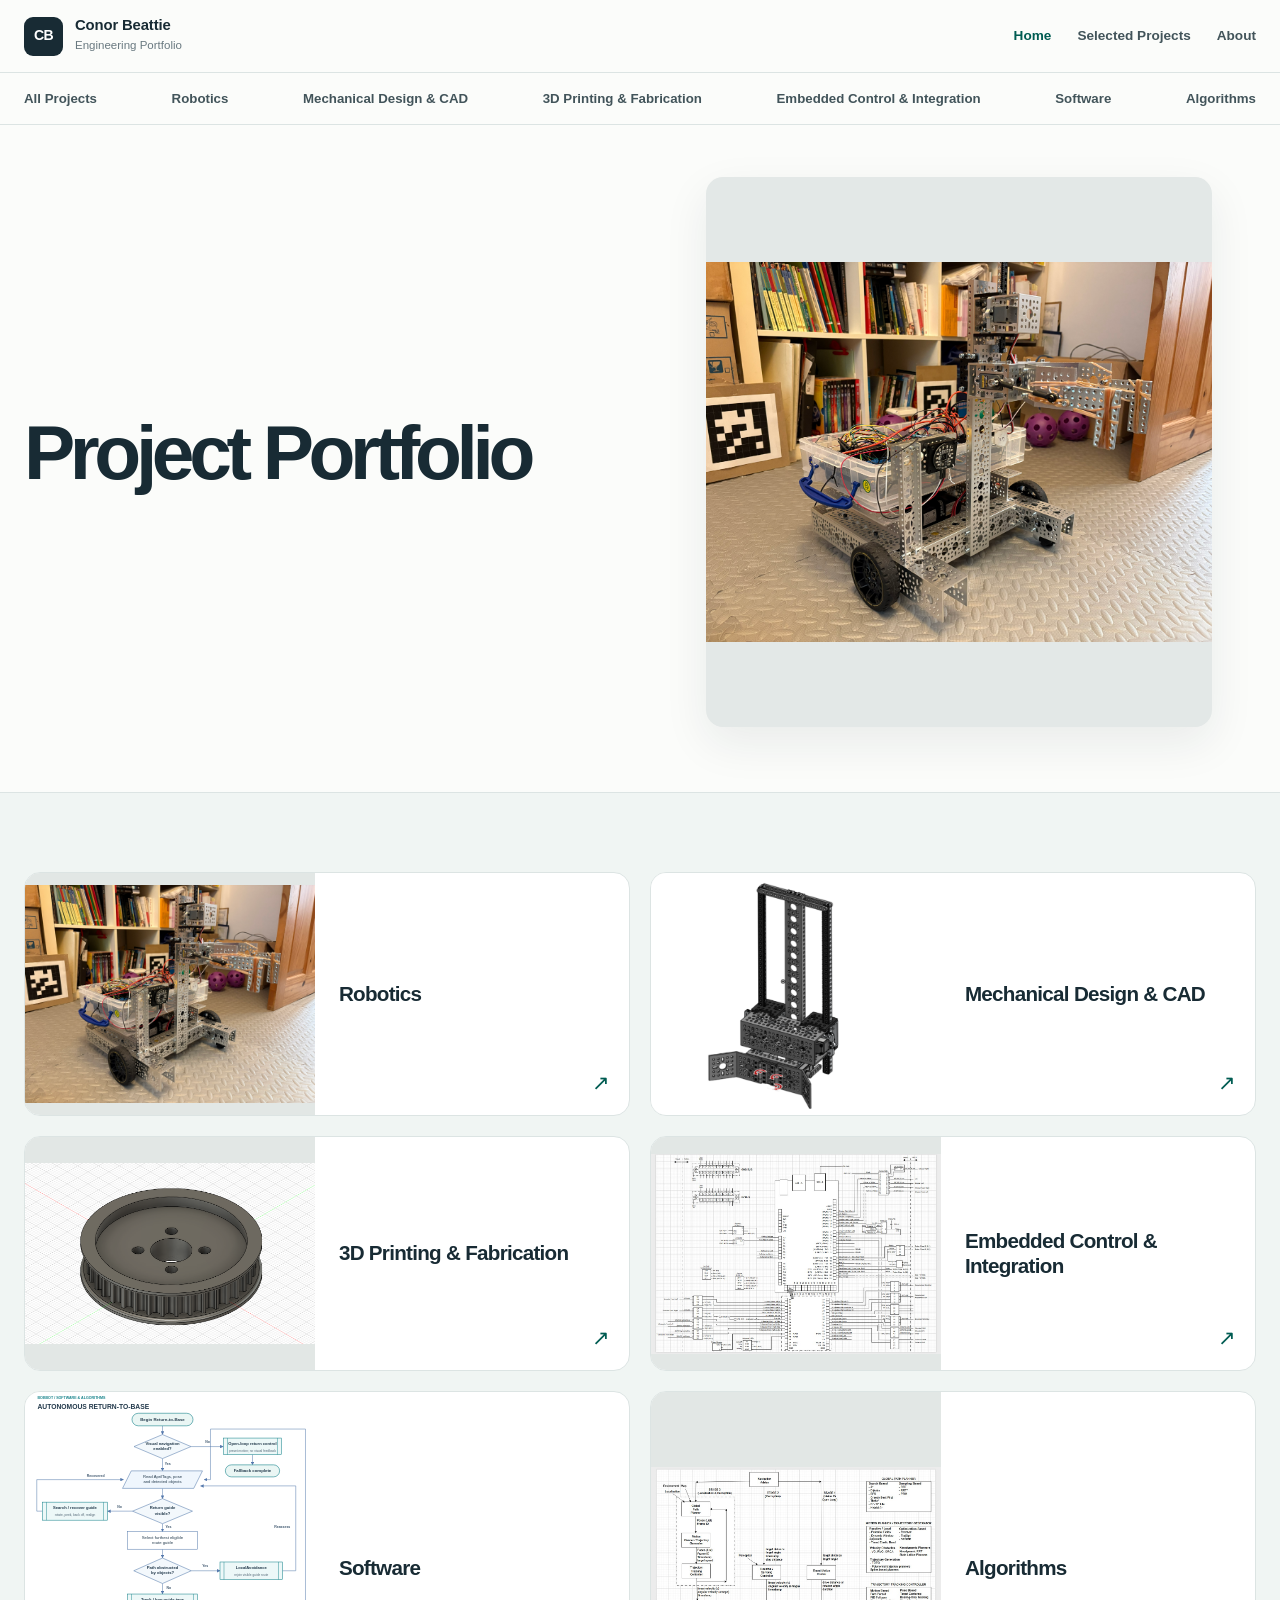
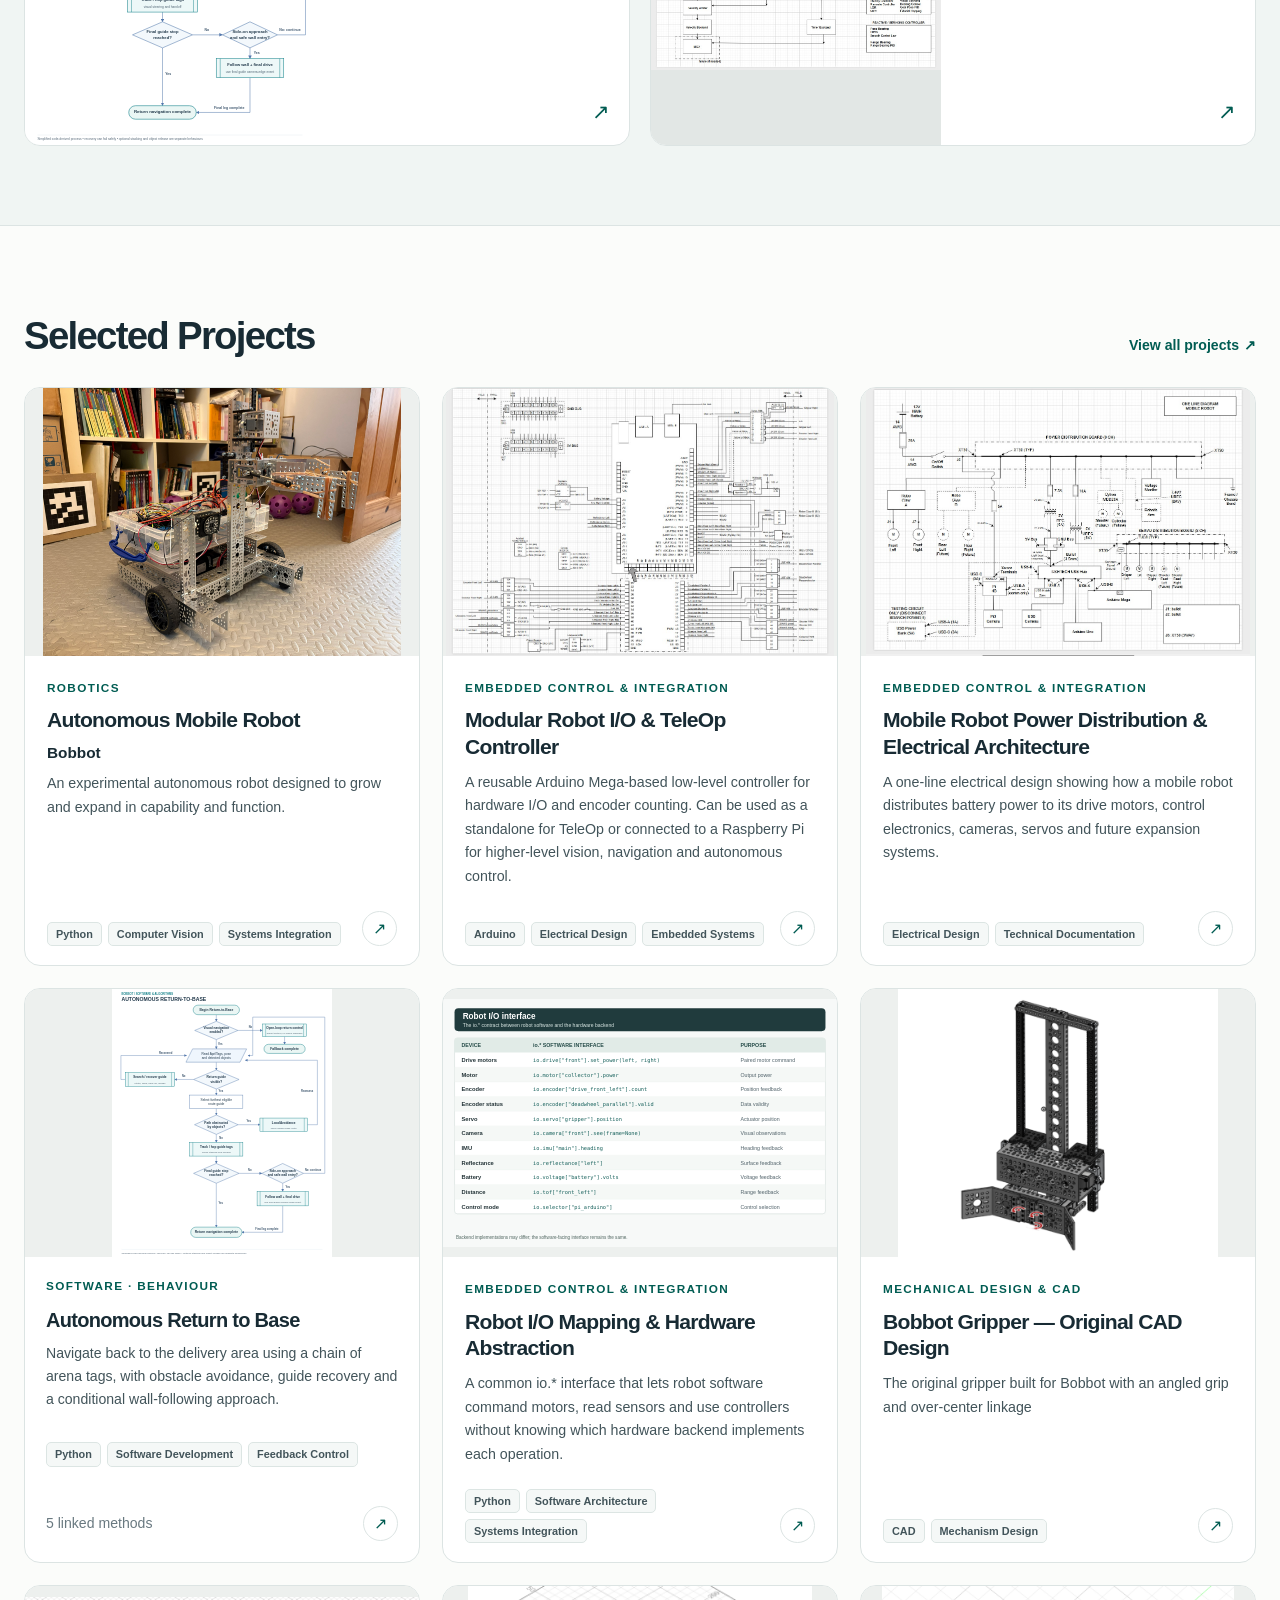
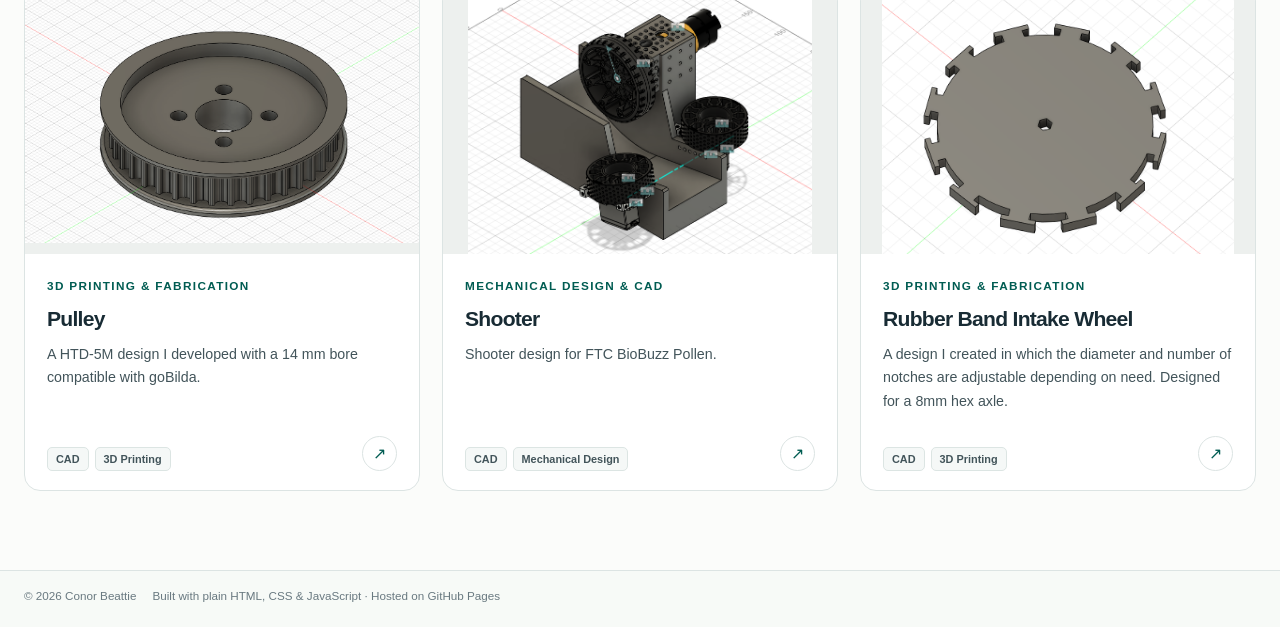
==== commit 03127baa: "Add files via upload" ====
--- a/index.html
+++ b/index.html
@@ -3,9 +3,9 @@
 <html lang="en"><head><meta charset="utf-8"/><meta content="width=device-width, initial-scale=1" name="viewport"/>
 <meta content="Engineering portfolio: robotics, autonomous systems, CAD, fabrication and software." name="description"/><meta content="#fbfcfa" name="theme-color"/>
 <title>Home · Engineering Portfolio</title>
-<link href="assets/css/style.css?v=20261102-wider-reports-v1" rel="stylesheet"/>
-<script defer="" src="assets/js/site-data.js?v=20261102-journal-report-v1"></script>
-<script defer="" src="assets/js/site.js?v=20261102-journal-report-v1"></script>
+<link href="assets/css/style.css?v=20261104-simple-libraries-v1" rel="stylesheet"/>
+<script defer="" src="assets/js/site-data.js?v=20261104-simple-libraries-v1"></script>
+<script defer="" src="assets/js/site.js?v=20261104-simple-libraries-v1"></script>
 </head><body data-page="home"><a class="skip-link" href="#main" onblur="this.style.left='-9999px'" onfocus="this.style.left='8px'" style="position:absolute;left:-9999px;top:auto">Skip to content</a>
 <header class="site-header">
 <div class="container site-header__top">
--- a/assets/css/style.css
+++ b/assets/css/style.css
@@ -591,7 +591,24 @@
 .surface-benchmark-table { min-width:660px; }
 .surface-materials-table { min-width:1120px; }
 .surface-failure-table { min-width:1080px; }
-.surface-materials-table td:nth-child(3) { font-weight:650; }
+/* Material decision is the first column; keep product descriptions readable. */
+.surface-materials-table th:nth-child(2) { min-width:160px; }
+/* Compact diagrams and accessible, styled equations for Part 1 test methods. */
+.test-methods-table { width:100%; min-width:840px; table-layout:fixed; }
+.test-methods-table th:nth-child(1) { width:20%; }
+.test-methods-table th:nth-child(2) { width:23%; }
+.test-methods-table th:nth-child(3) { width:34%; }
+.test-methods-table th:nth-child(4) { width:23%; }
+.test-methods-table td { vertical-align:middle; }
+.test-method-sketch-cell { text-align:center !important; padding:8px !important; }
+.test-method-sketch { display:block; width:100%; max-width:205px; height:auto; margin:0 auto; object-fit:contain; }
+.test-method-equation { display:inline-flex; align-items:center; justify-content:flex-start; gap:5px; font-size:1rem; font-weight:500; line-height:1.5; white-space:nowrap; color:var(--ink); }
+.test-method-equation sub { font-size:.7em; line-height:0; }
+.test-method-fraction { display:inline-flex; flex-direction:column; vertical-align:middle; align-items:center; justify-content:center; line-height:1.15; font-size:.93em; }
+.test-method-fraction > span:first-child { border-bottom:1px solid currentColor; padding:0 4px 3px; }
+.test-method-fraction > span:last-child { padding:3px 4px 0; }
+@media(max-width:720px) { .test-methods-table { min-width:820px; } }
+
 .surface-test-list { display:grid; gap:13px; margin:18px 0 28px; }
 .surface-test-card { border:1px solid var(--line); border-radius:12px; padding:20px 22px; background:var(--white); min-width:0; }
 .surface-test-card__head { display:flex; align-items:start; justify-content:space-between; gap:12px; }
@@ -677,3 +694,35 @@
 .portfolio-references strong { font-weight:650; }
 .detail-section .portfolio-references p { font-size:.88rem; margin:5px 0 0; }
 .portfolio-references li:target { background:var(--wash); border-radius:4px; }
+
+/* Proposal schedule: six sequential stages, with each work item placed in one stage. */
+.project-schedule-wrap { width:100%; max-width:100%; overflow-x:auto; margin:15px 0 20px; border:1px solid var(--line); border-radius:10px; }
+.project-schedule { width:100%; min-width:810px; border-collapse:separate; border-spacing:0; table-layout:fixed; font-size:.87rem; }
+.project-schedule thead th { background:var(--wash); color:var(--ink); font-size:.85rem; font-weight:700; text-align:center; padding:10px 4px; border-bottom:1px solid var(--line); }
+.project-schedule thead tr:first-child th { padding:12px 10px 6px; }
+.project-schedule thead th:first-child { width:38%; text-align:left; padding-left:16px !important; }
+.project-schedule__stage-heading { letter-spacing:.035em; }
+.project-schedule tbody th { font-weight:500; text-align:left; padding:12px 15px; color:var(--ink); line-height:1.4; }
+.project-schedule tbody tr:nth-child(even) { background:var(--wash); }
+.project-schedule tbody tr + tr > * { border-top:1px solid var(--line); }
+.project-schedule__cell { width:10.33%; text-align:center; padding:7px 5px; border-left:1px solid var(--line); }
+.project-schedule__bar { display:block; min-height:19px; height:100%; border-radius:5px; background:linear-gradient(90deg, var(--accent-deep), var(--accent)); box-shadow:0 1px 2px rgba(0,0,0,.08); }
+.project-schedule__cell--active { padding:6px 5px; }
+.project-contingencies { min-width:670px; }
+.project-contingencies th[scope="row"] { width:47%; font-weight:600; color:var(--ink); text-align:left; }
+.project-contingencies th,.project-contingencies td { padding:12px 14px; }
+/* Related work: preserve the complete project title and show the distinct phase subtitle. */
+.related-item .related-item__subtitle { color:var(--ink); font-size:.89rem; font-weight:650; line-height:1.4; }
+.related-item .related-item__summary { color:var(--ink-soft); font-size:.79rem; line-height:1.55; }
+.related-item { overflow-wrap:anywhere; }
+.visually-hidden { position:absolute; width:1px; height:1px; padding:0; margin:-1px; overflow:hidden; clip:rect(0,0,0,0); white-space:nowrap; border:0; }
+
+/* Homepage category tiles: concise category names without descriptions. */
+.category-tile__info { justify-content: center; }
+.category-tile__info h3 { margin: 0; }
+/* Same two-group spacing for software and algorithms as engineering projects. */
+#algorithm-groups > .project-list-group + .project-list-group { margin-top: 56px; }
+/* Match the three-column project and software card grids on wider screens. */
+.algorithm-grid { grid-template-columns: repeat(3, minmax(0, 1fr)); }
+@media (max-width: 1000px) { .algorithm-grid { grid-template-columns: repeat(2, minmax(0, 1fr)); } }
+@media (max-width: 560px) { .algorithm-grid { grid-template-columns: 1fr; } }
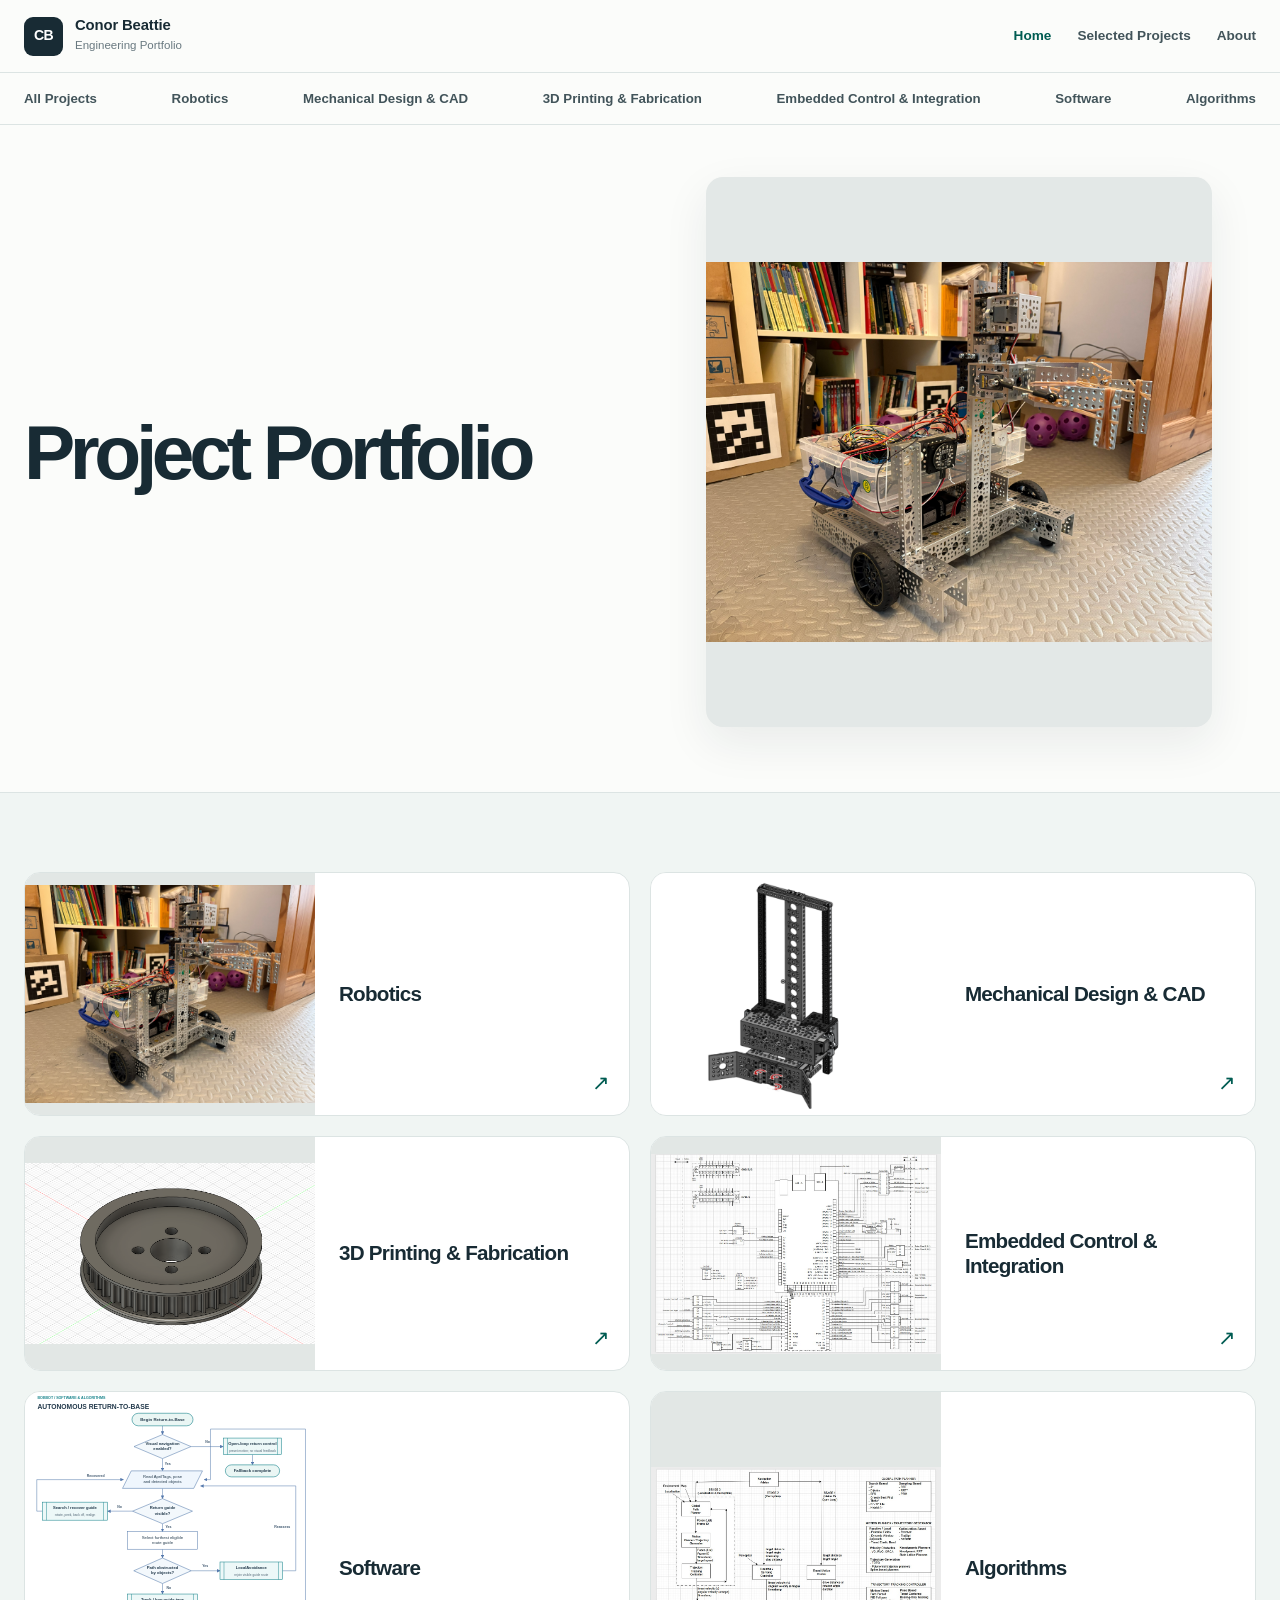
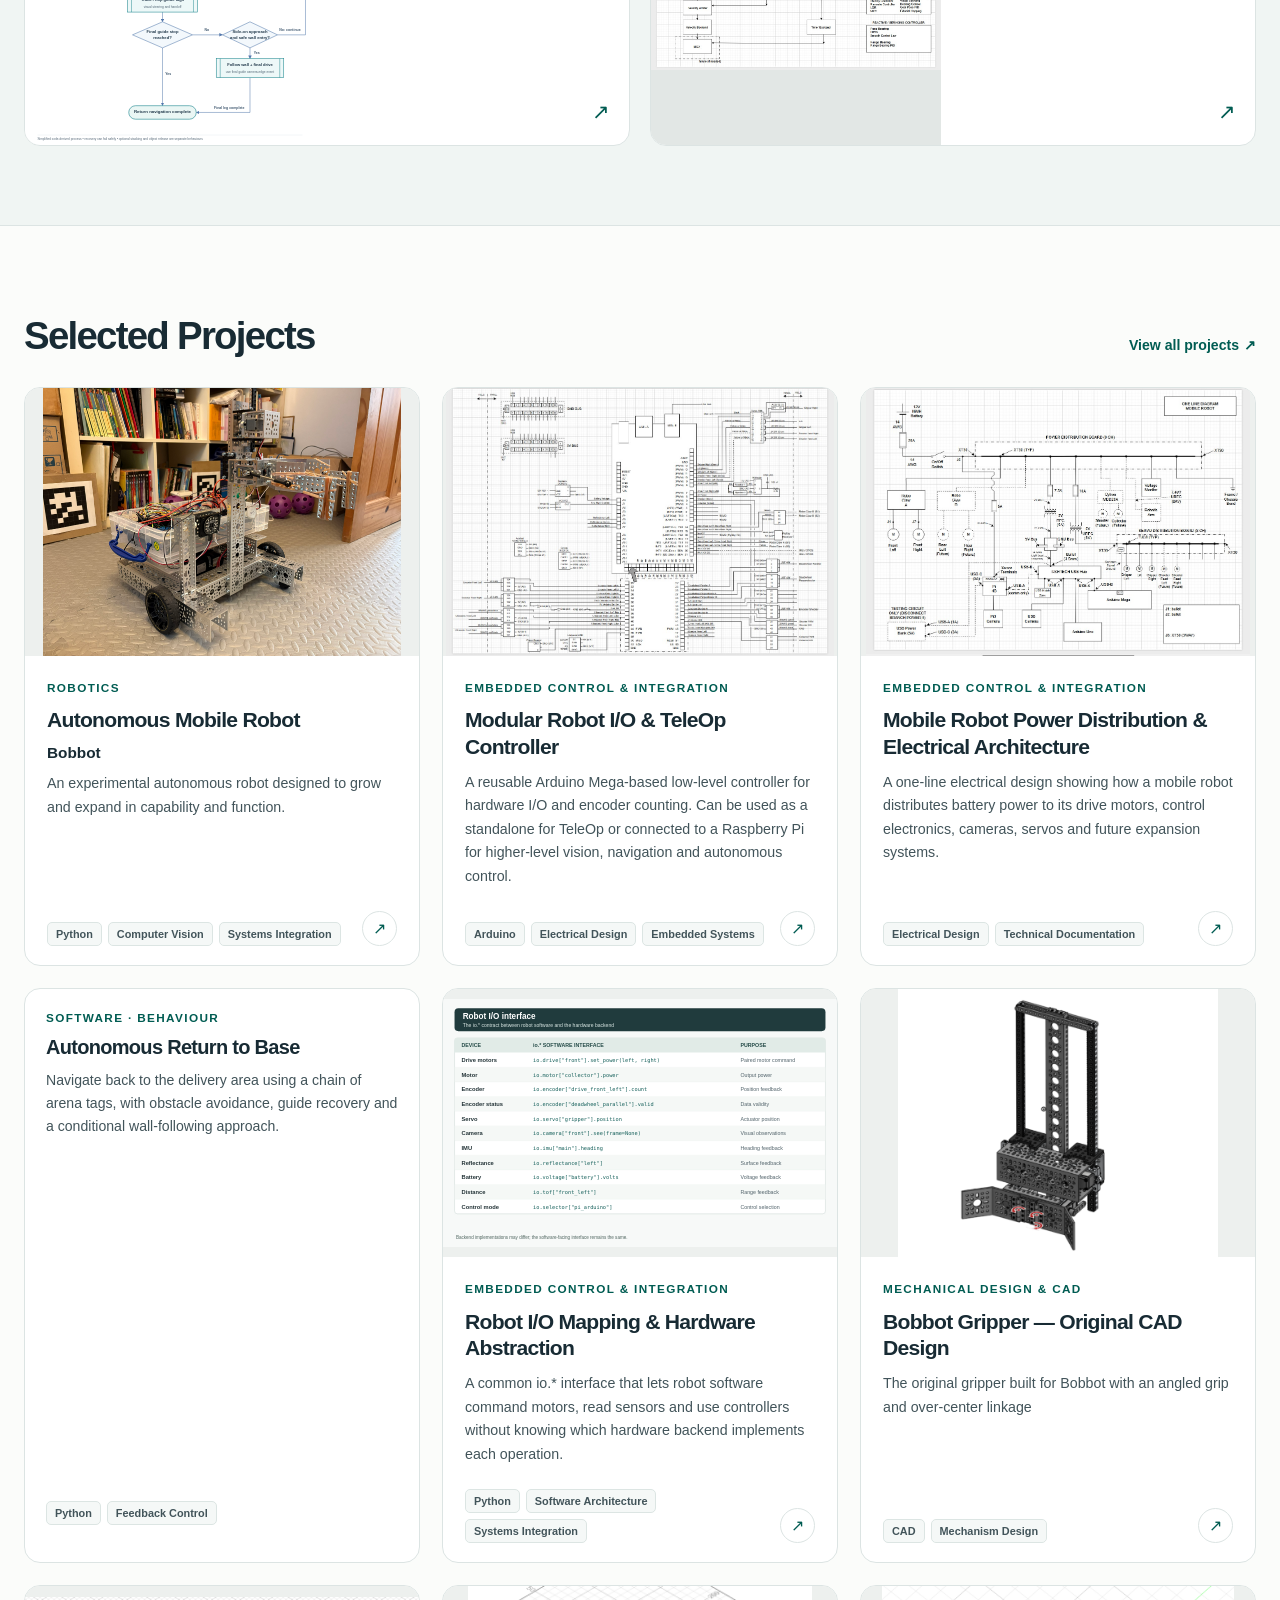
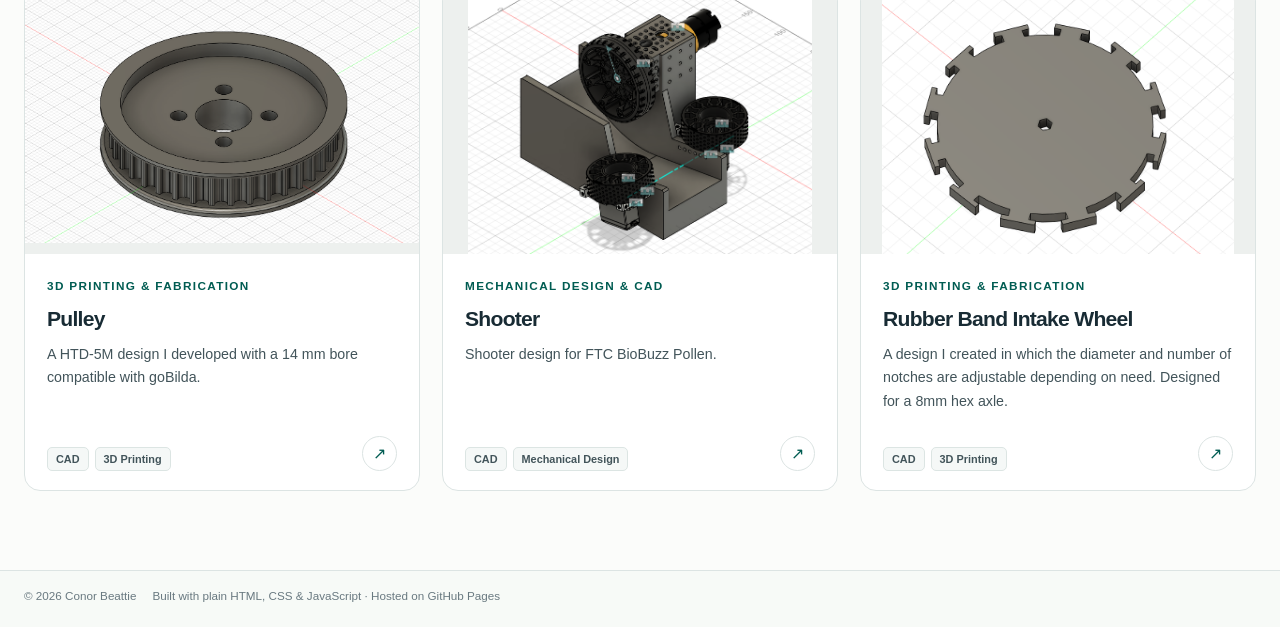
==== commit 4e0b8ec6: "Add files via upload" ====
--- a/index.html
+++ b/index.html
@@ -3,9 +3,9 @@
 <html lang="en"><head><meta charset="utf-8"/><meta content="width=device-width, initial-scale=1" name="viewport"/>
 <meta content="Engineering portfolio: robotics, autonomous systems, CAD, fabrication and software." name="description"/><meta content="#fbfcfa" name="theme-color"/>
 <title>Home · Engineering Portfolio</title>
-<link href="assets/css/style.css?v=20261104-simple-libraries-v1" rel="stylesheet"/>
-<script defer="" src="assets/js/site-data.js?v=20261104-simple-libraries-v1"></script>
-<script defer="" src="assets/js/site.js?v=20261104-simple-libraries-v1"></script>
+<link href="assets/css/style.css?v=20261104-skill-algorithms-v1" rel="stylesheet"/>
+<script defer="" src="assets/js/site-data.js?v=20261104-skill-algorithms-v1"></script>
+<script defer="" src="assets/js/site.js?v=20261104-skill-algorithms-v1"></script>
 </head><body data-page="home"><a class="skip-link" href="#main" onblur="this.style.left='-9999px'" onfocus="this.style.left='8px'" style="position:absolute;left:-9999px;top:auto">Skip to content</a>
 <header class="site-header">
 <div class="container site-header__top">
--- a/assets/css/style.css
+++ b/assets/css/style.css
@@ -726,3 +726,15 @@
 .algorithm-grid { grid-template-columns: repeat(3, minmax(0, 1fr)); }
 @media (max-width: 1000px) { .algorithm-grid { grid-template-columns: repeat(2, minmax(0, 1fr)); } }
 @media (max-width: 560px) { .algorithm-grid { grid-template-columns: 1fr; } }
+
+/* Cleaner software and algorithm cards (2026-11-04). Card diagrams belong on
+   the detail page; library cards use their title, summary and skill tags. */
+.algorithm-card__body { gap:0; }
+.algorithm-card h3 { margin:0 0 12px; }
+.algorithm-card__summary { margin:0 0 18px !important; }
+.algorithm-card .tags { margin-top:auto; padding-top:6px; }
+.software-card__body .tags { margin-top:auto; }
+.software-card__body h3 { margin-top:8px; }
+#project-list .algorithm-grid { display:grid; grid-template-columns:repeat(3,minmax(0,1fr)); gap:20px; }
+@media(max-width:950px) { #project-list .algorithm-grid { grid-template-columns:repeat(2,minmax(0,1fr)); } }
+@media(max-width:650px) { #project-list .algorithm-grid { grid-template-columns:1fr; } }
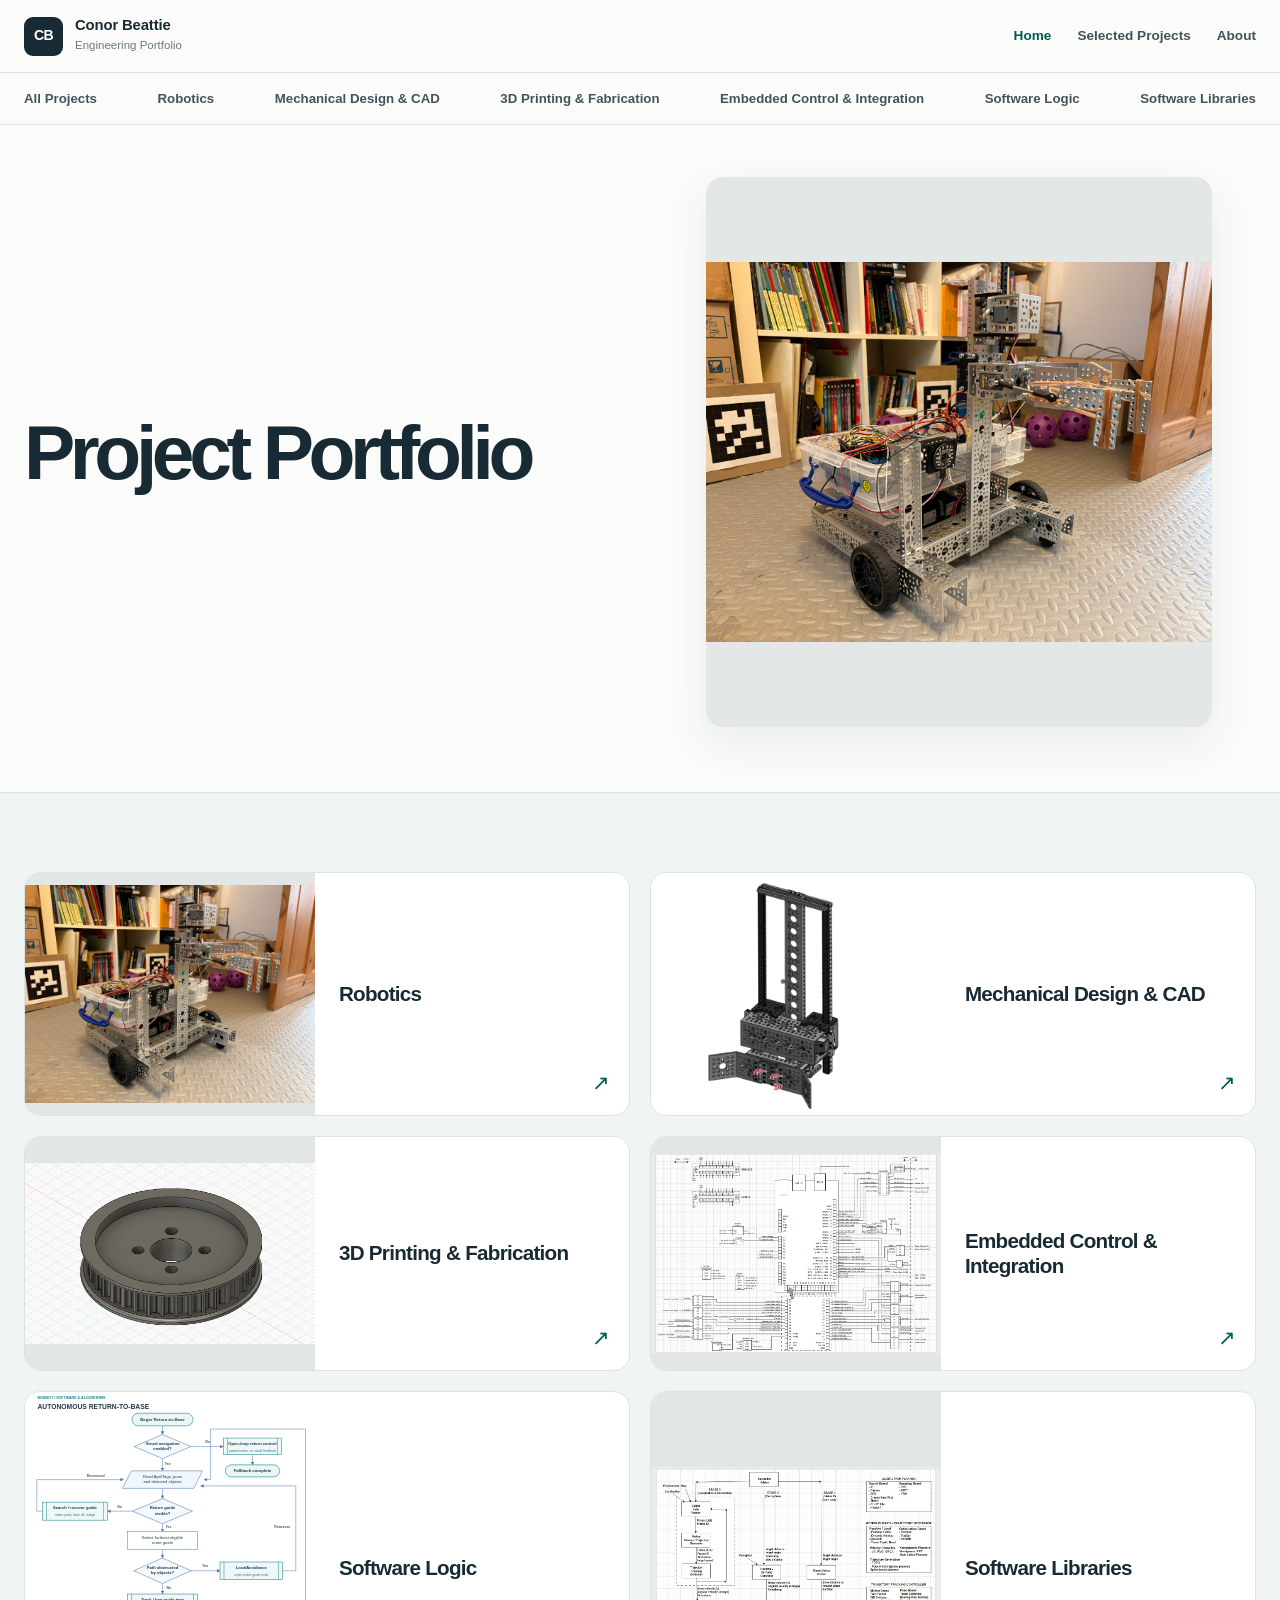
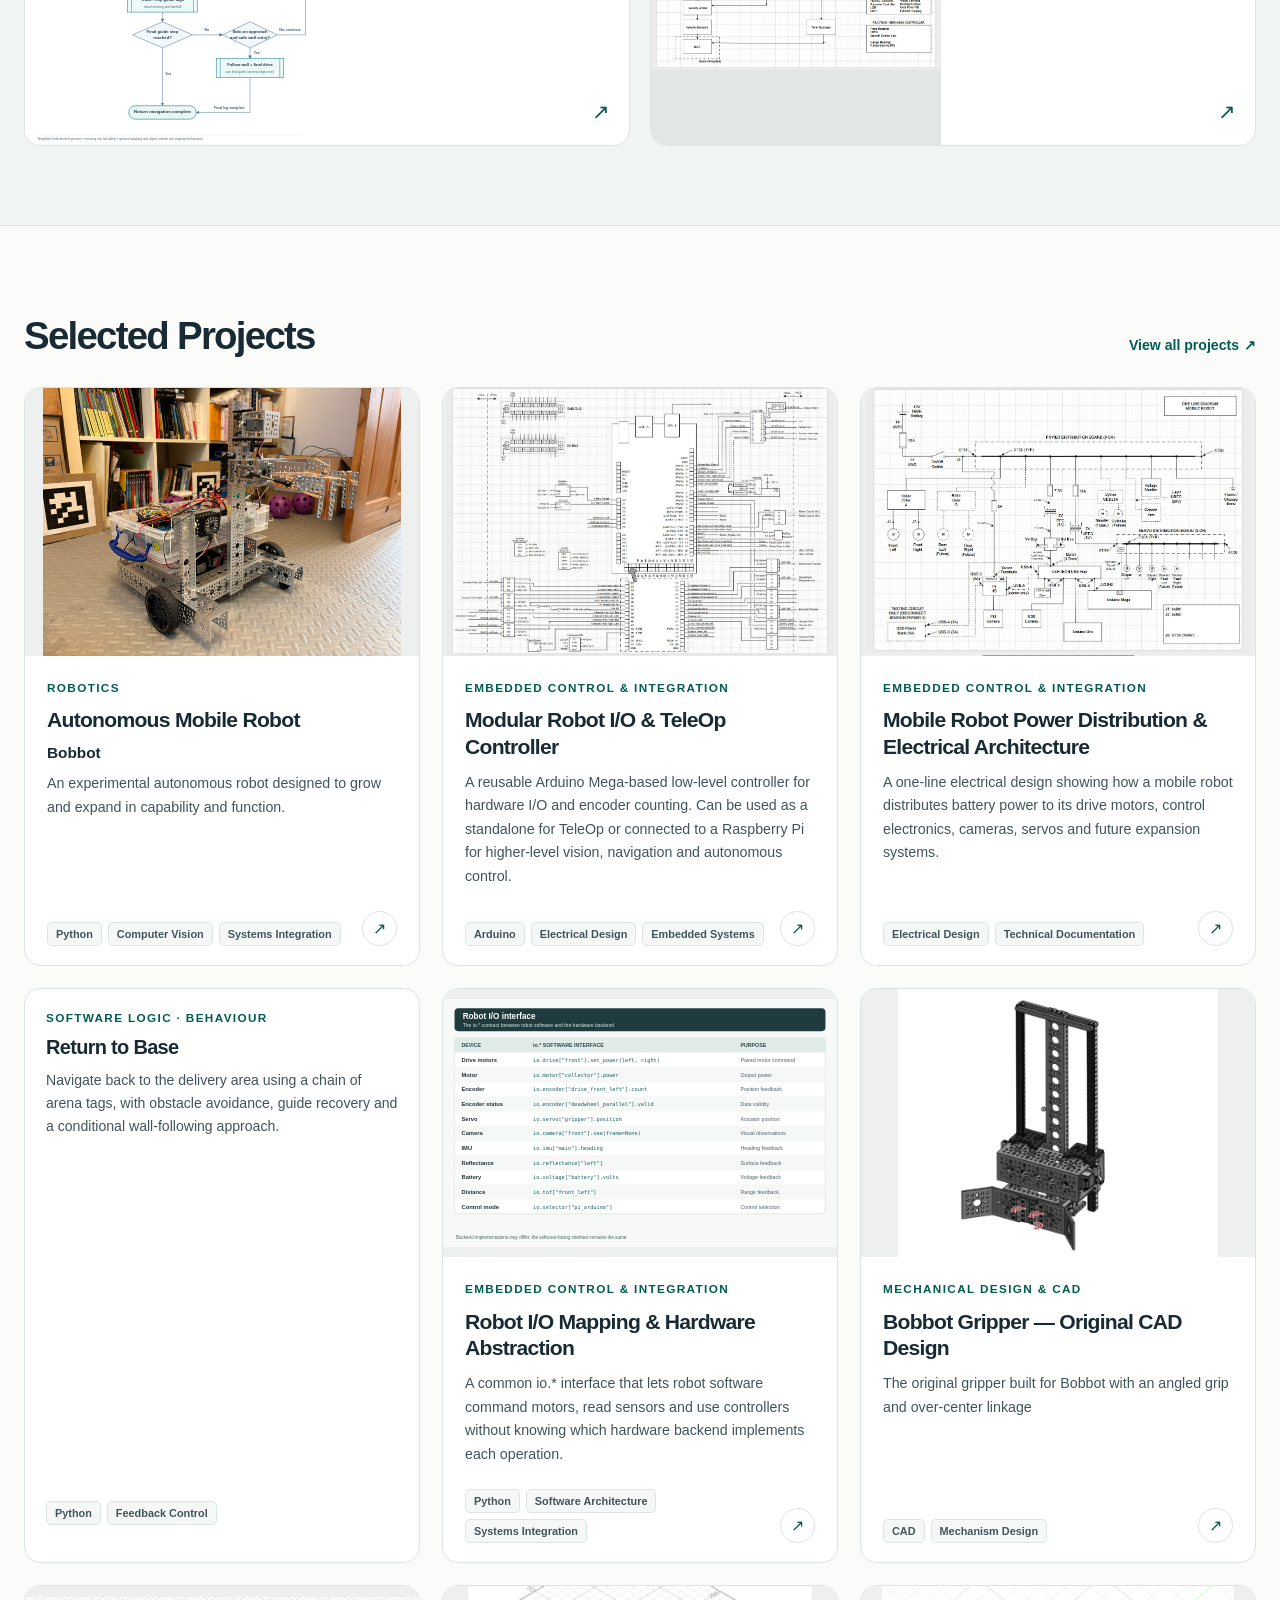
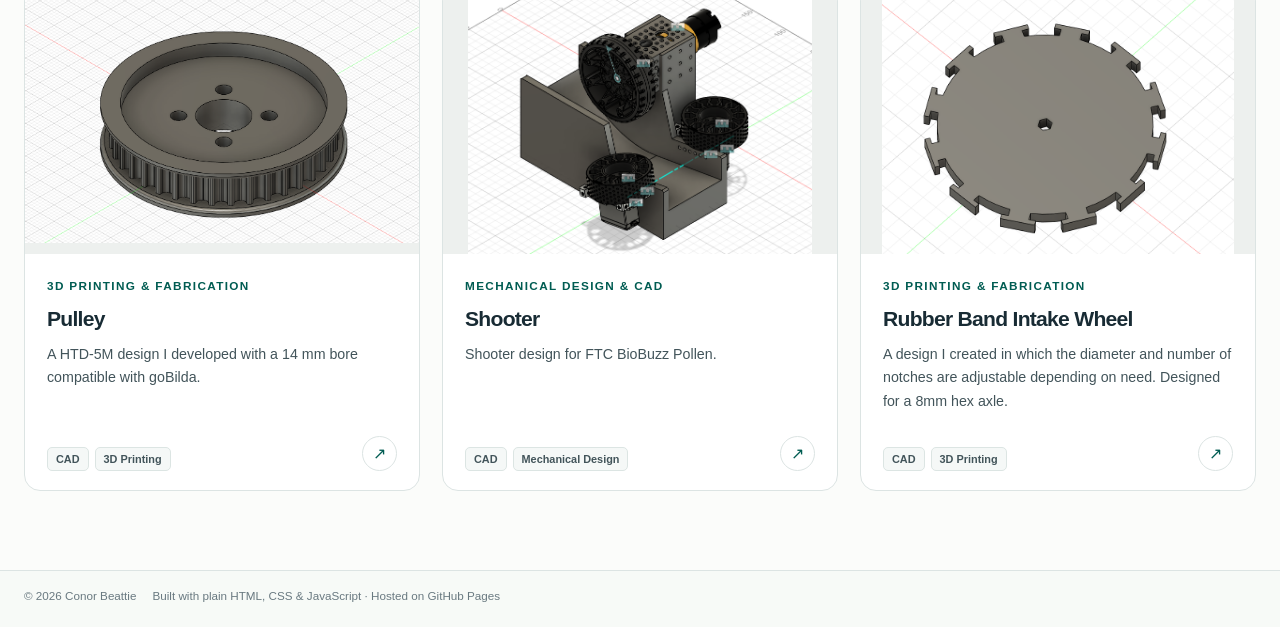
==== commit 4ca340f8: "Add files via upload" ====
--- a/index.html
+++ b/index.html
@@ -3,9 +3,9 @@
 <html lang="en"><head><meta charset="utf-8"/><meta content="width=device-width, initial-scale=1" name="viewport"/>
 <meta content="Engineering portfolio: robotics, autonomous systems, CAD, fabrication and software." name="description"/><meta content="#fbfcfa" name="theme-color"/>
 <title>Home · Engineering Portfolio</title>
-<link href="assets/css/style.css?v=20261104-skill-algorithms-v1" rel="stylesheet"/>
-<script defer="" src="assets/js/site-data.js?v=20261104-skill-algorithms-v1"></script>
-<script defer="" src="assets/js/site.js?v=20261104-skill-algorithms-v1"></script>
+<link href="assets/css/style.css?v=20261105-software-overhaul-v1" rel="stylesheet"/>
+<script defer="" src="assets/js/site-data.js?v=20261105-software-overhaul-v1"></script>
+<script defer="" src="assets/js/site.js?v=20261105-software-overhaul-v1"></script>
 </head><body data-page="home"><a class="skip-link" href="#main" onblur="this.style.left='-9999px'" onfocus="this.style.left='8px'" style="position:absolute;left:-9999px;top:auto">Skip to content</a>
 <header class="site-header">
 <div class="container site-header__top">
@@ -24,8 +24,8 @@
 <a data-category-nav="cad" href="projects.html?category=cad">Mechanical Design &amp; CAD</a>
 <a data-category-nav="fabrication" href="projects.html?category=fabrication">3D Printing &amp; Fabrication</a>
 <a data-category-nav="electronics" href="projects.html?category=electronics">Embedded Control &amp; Integration</a>
-<a data-category-nav="software" href="software.html">Software</a>
-<a data-category-nav="algorithms" href="algorithms.html">Algorithms</a>
+<a data-category-nav="software" href="software.html">Software Logic</a>
+<a data-category-nav="algorithms" href="algorithms.html">Software Libraries</a>
 </nav>
 <nav aria-label="General navigation on mobile" class="container site-nav-mobile-utility">
 <a data-nav="home" href="index.html">Home</a>
--- a/assets/css/style.css
+++ b/assets/css/style.css
@@ -738,3 +738,20 @@
 #project-list .algorithm-grid { display:grid; grid-template-columns:repeat(3,minmax(0,1fr)); gap:20px; }
 @media(max-width:950px) { #project-list .algorithm-grid { grid-template-columns:repeat(2,minmax(0,1fr)); } }
 @media(max-width:650px) { #project-list .algorithm-grid { grid-template-columns:1fr; } }
+
+/* Software section introductions and link styling. */
+.section-introduction { max-width:920px; margin:0 0 32px; color:var(--ink-soft); font-size:.97rem; line-height:1.7; }
+.section-introduction p { margin:0 0 14px; }
+.section-introduction a { color:var(--accent-deep); text-decoration:underline; text-underline-offset:3px; font-weight:650; }
+/* Equipment table for the gripper-contact-pad study. */
+.project-equipment { min-width:620px; }
+.project-equipment th:first-child { width:45%; }
+.project-equipment td { overflow-wrap:anywhere; }
+@media(max-width:680px) { .section-introduction { font-size:.92rem; line-height:1.65; } }
+
+/* Optional module interface details and library links on individual software pages. */
+.library-file-name { margin:8px 0 18px; color:var(--muted); font-size:.88rem; }
+.library-file-name code { font-family:ui-monospace,Consolas,monospace; color:var(--ink); }
+.library-interface-list { padding-left:22px; line-height:1.75; }
+.software-detail-links { margin:28px 0 42px; max-width:1000px; }
+.software-detail-links h2 { font-size:1.35rem; margin:0 0 13px; letter-spacing:-.025em; }
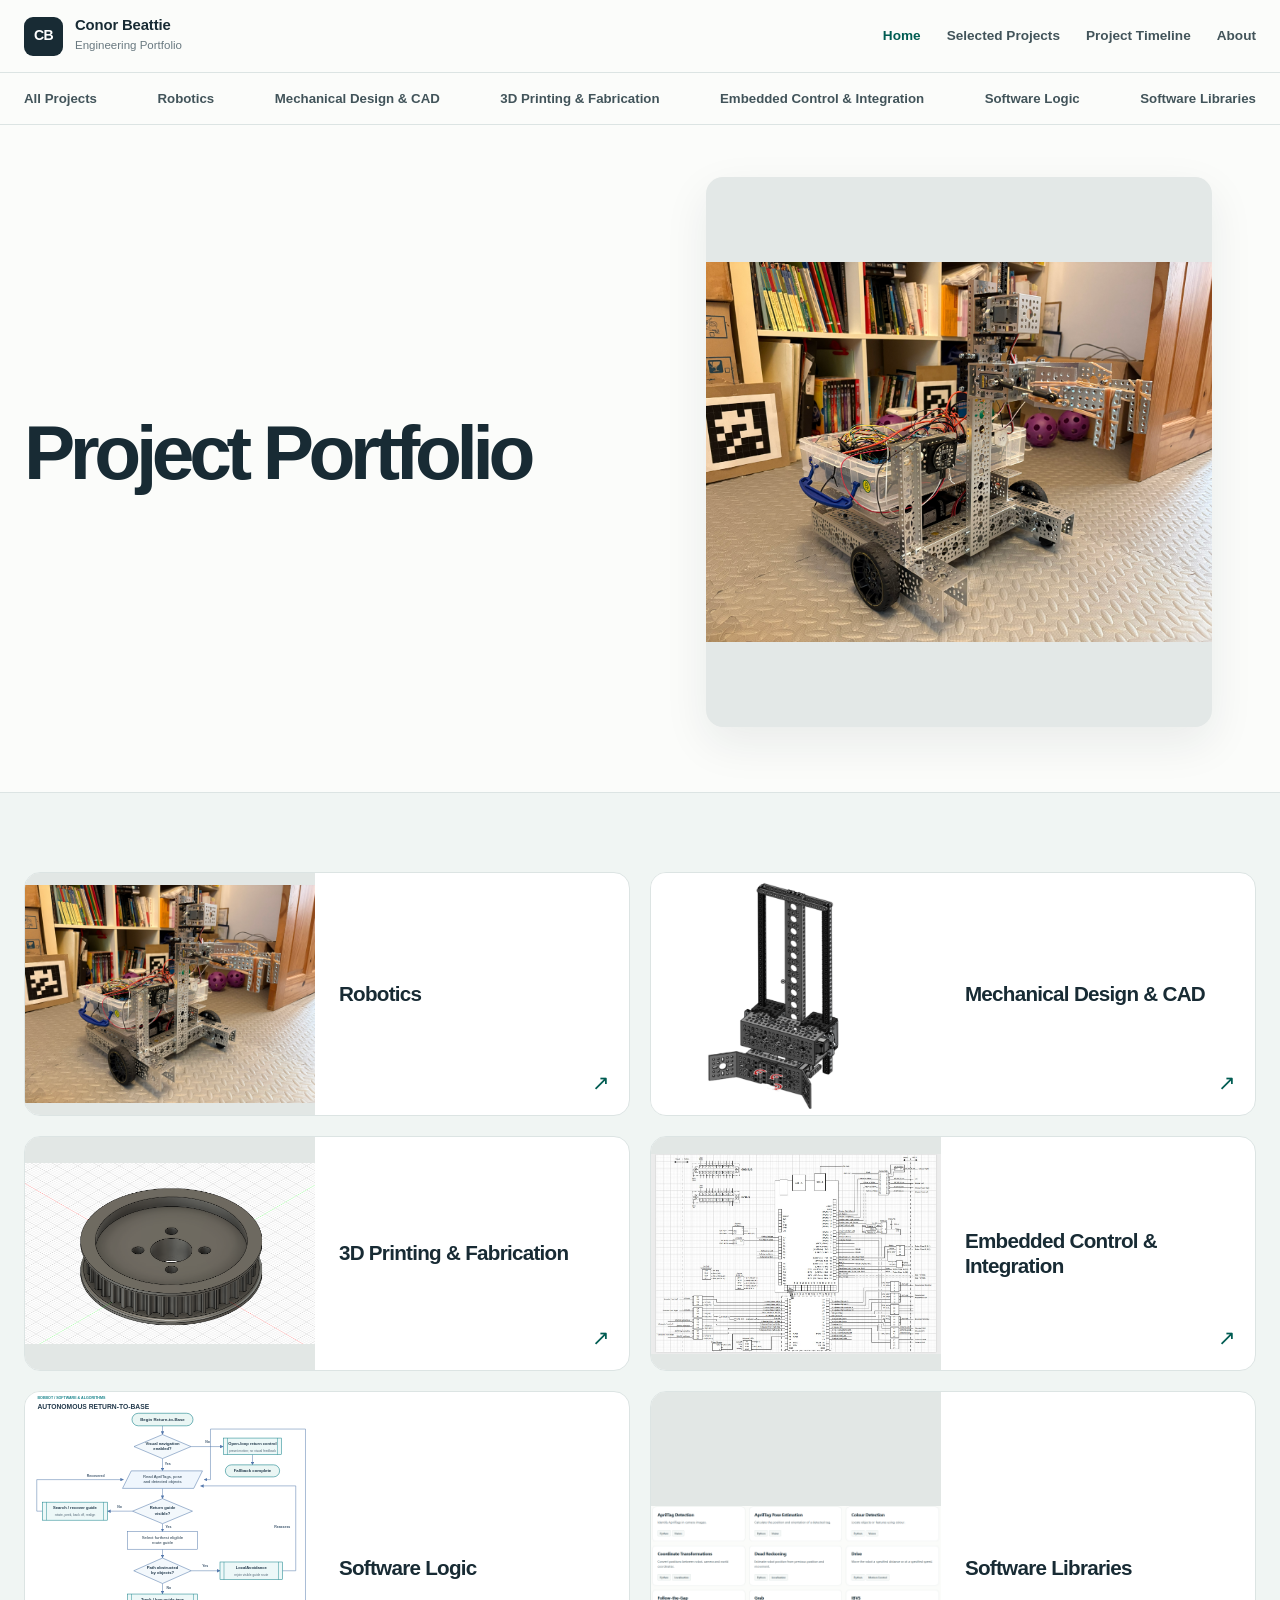
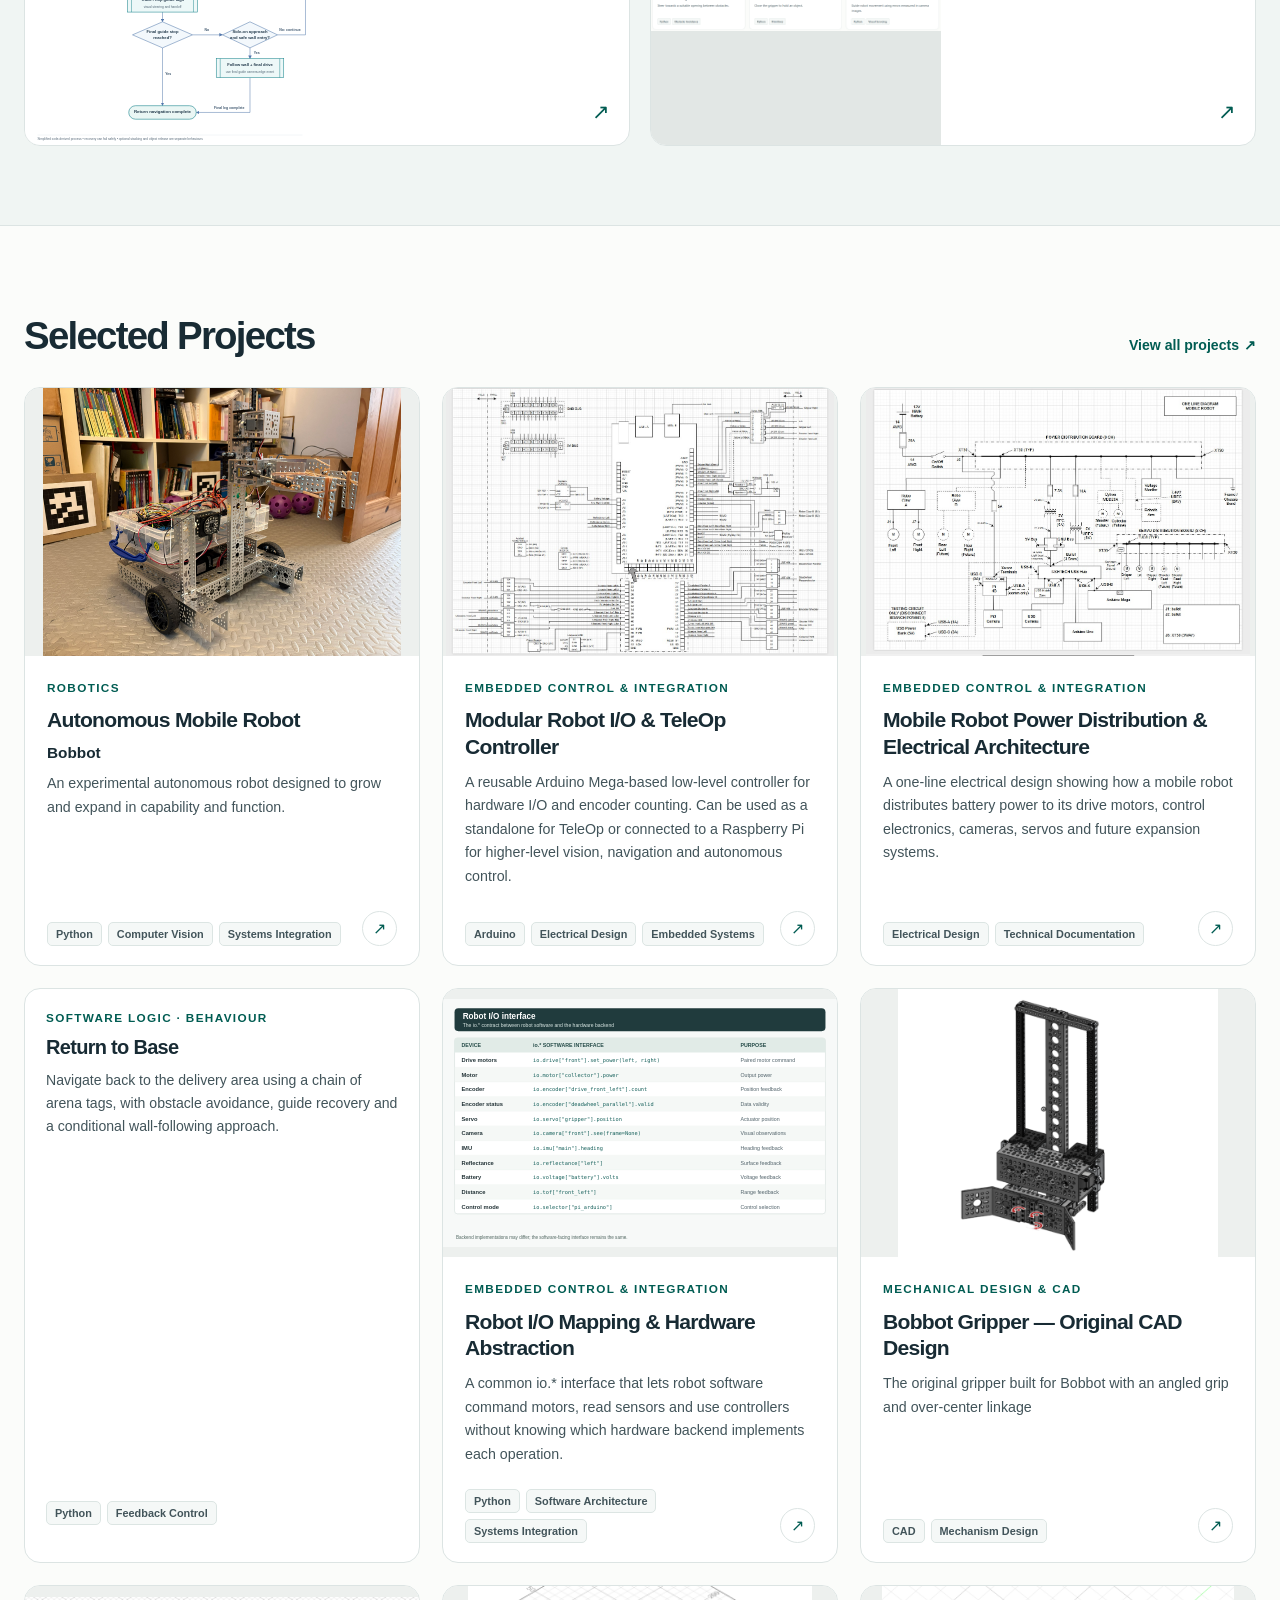
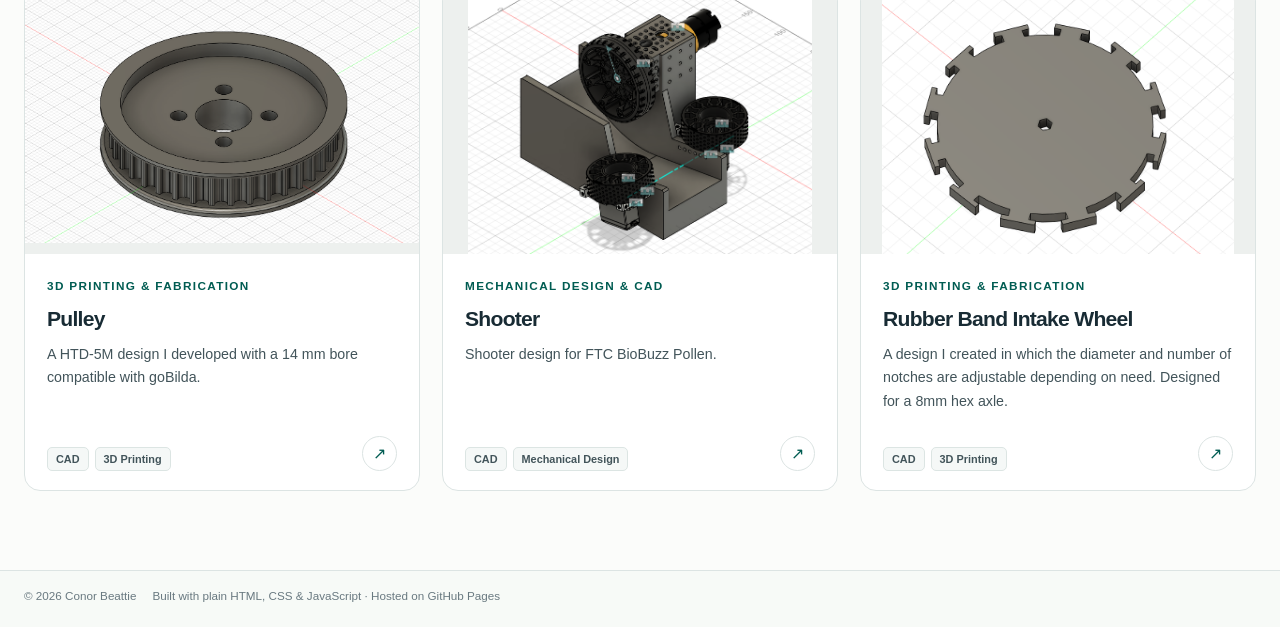
==== commit fbac4705: "Add files via upload" ====
--- a/index.html
+++ b/index.html
@@ -3,9 +3,9 @@
 <html lang="en"><head><meta charset="utf-8"/><meta content="width=device-width, initial-scale=1" name="viewport"/>
 <meta content="Engineering portfolio: robotics, autonomous systems, CAD, fabrication and software." name="description"/><meta content="#fbfcfa" name="theme-color"/>
 <title>Home · Engineering Portfolio</title>
-<link href="assets/css/style.css?v=20261105-software-overhaul-v1" rel="stylesheet"/>
-<script defer="" src="assets/js/site-data.js?v=20261105-software-overhaul-v1"></script>
-<script defer="" src="assets/js/site.js?v=20261105-software-overhaul-v1"></script>
+<link href="assets/css/style.css?v=20261106-project-timeline-v1" rel="stylesheet"/>
+<script defer="" src="assets/js/site-data.js?v=20261106-project-timeline-v1"></script>
+<script defer="" src="assets/js/site.js?v=20261106-project-timeline-v1"></script>
 </head><body data-page="home"><a class="skip-link" href="#main" onblur="this.style.left='-9999px'" onfocus="this.style.left='8px'" style="position:absolute;left:-9999px;top:auto">Skip to content</a>
 <header class="site-header">
 <div class="container site-header__top">
@@ -13,6 +13,7 @@
 <nav aria-label="General navigation" class="site-nav-utility">
 <a data-nav="home" href="index.html">Home</a>
 <a data-nav="selected" href="index.html#featured">Selected Projects</a>
+<a data-nav="timeline" href="timeline.html">Project Timeline</a>
 <a data-nav="about" href="about.html">About</a>
 </nav>
 <button aria-controls="main-nav" aria-expanded="false" class="nav-toggle" id="nav-toggle" type="button">Menu <span aria-hidden="true">☰</span></button>
@@ -30,6 +31,7 @@
 <nav aria-label="General navigation on mobile" class="container site-nav-mobile-utility">
 <a data-nav="home" href="index.html">Home</a>
 <a data-nav="selected" href="index.html#featured">Selected Projects</a>
+<a data-nav="timeline" href="timeline.html">Project Timeline</a>
 <a data-nav="about" href="about.html">About</a>
 </nav>
 </div>
--- a/assets/css/style.css
+++ b/assets/css/style.css
@@ -755,3 +755,44 @@
 .library-interface-list { padding-left:22px; line-height:1.75; }
 .software-detail-links { margin:28px 0 42px; max-width:1000px; }
 .software-detail-links h2 { font-size:1.35rem; margin:0 0 13px; letter-spacing:-.025em; }
+
+/* PROJECT TIMELINE — three workstreams across seasonal development years. */
+.page-top--timeline { padding: 52px 0 25px; }
+.page-top--timeline h1 { font-size: clamp(2.1rem, 3.7vw, 3.1rem); margin: 0; }
+.timeline-page { padding: 0 0 74px; }
+.timeline-scroll { max-width: 100%; overflow-x: auto; overscroll-behavior-x: contain; border: 1px solid var(--line); border-radius: 11px; background: var(--white); }
+.timeline-table { border-collapse: collapse; width: 100%; min-width: 940px; table-layout: fixed; text-align: left; line-height: 1.3; }
+.timeline-table th, .timeline-table td { box-sizing: border-box; }
+.timeline-table thead th { text-align: center; padding: 12px 4px 8px; font-size: .79rem; font-weight: 650; color: var(--ink); background: var(--white); }
+.timeline-table thead tr:last-child th { padding: 7px 2px 13px; font-size: .70rem; color: var(--muted); font-weight: 550; border-bottom: 1px solid var(--line); }
+.timeline-table thead th.timeline-corner { width: 226px; text-align: left; padding-left: 18px; }
+.timeline-table thead th[scope="colgroup"] + th[scope="colgroup"] { border-left: 1px solid var(--line); }
+.timeline-table .timeline-group-row th { padding: 21px 17px 9px; border-top: 1px solid var(--line); background: var(--white); font-size: .72rem; font-weight: 750; letter-spacing: .07em; text-transform: uppercase; color: var(--ink-soft); }
+.timeline-table .timeline-workstream:first-of-type .timeline-group-row th { border-top: 0; }
+.timeline-project-label { padding: 11px 12px 11px 17px; font-size: .80rem; font-weight: 580; background: var(--white); }
+.timeline-project-label a { color: var(--ink); text-decoration: underline; text-decoration-color: #b2c9c3; text-underline-offset: 3px; }
+.timeline-project-label a:hover { color: var(--accent-deep); text-decoration-color: var(--accent); }
+.timeline-project-label a span { font-size: .73rem; color: var(--accent); }
+.timeline-season-cell { height: 39px; padding: 0; border-left: 1px solid var(--white); background: #f1f5f4; position: relative; }
+.timeline-season-cell:nth-of-type(4n + 1) { box-shadow: inset 2px 0 #d7e2df; }
+.timeline-bar { position: absolute; inset: 11px 0; background: #7398cc; }
+.timeline-bar--first { border-radius: 4px 0 0 4px; }
+.timeline-bar--last { border-radius: 0 4px 4px 0; }
+.timeline-bar--first.timeline-bar--last { border-radius: 4px; }
+.timeline-bar--in-progress { background: #098d80; }
+.timeline-bar--planned { background: #7398cc; }
+.timeline-bar--longer-term { background: repeating-linear-gradient(115deg, #7398cc 0 8px, #b9cfe7 8px 13px); }
+.timeline-milestone { position: absolute; width: 13px; height: 13px; top: 13px; left: calc(50% - 7px); background: #7398cc; border: 2px solid var(--white); transform: rotate(45deg); border-radius: 2px; }
+.timeline-legend { display: flex; gap: 12px 23px; flex-wrap: wrap; align-items: center; padding: 15px 3px 0; color: var(--muted); font-size: .75rem; }
+.timeline-legend span { display: inline-flex; align-items: center; gap: 7px; }
+.timeline-key { width: 18px; height: 11px; display: inline-block; border-radius: 2px; background: #7398cc; }
+.timeline-key--in-progress { background: #098d80; }
+.timeline-key--planned { background: #7398cc; }
+.timeline-key--longer-term { background: repeating-linear-gradient(115deg, #7398cc 0 7px, #b9cfe7 7px 11px); }
+.timeline-key--start { width: 11px; height: 11px; margin: 0 3px; border: 2px solid var(--white); background: #7398cc; transform: rotate(45deg); }
+@media (max-width: 700px) {
+  .page-top--timeline { padding: 35px 0 20px; }
+  .timeline-table { min-width: 850px; }
+  .timeline-table thead th.timeline-corner { width: 205px; }
+  .timeline-project-label { font-size: .75rem; }
+}
